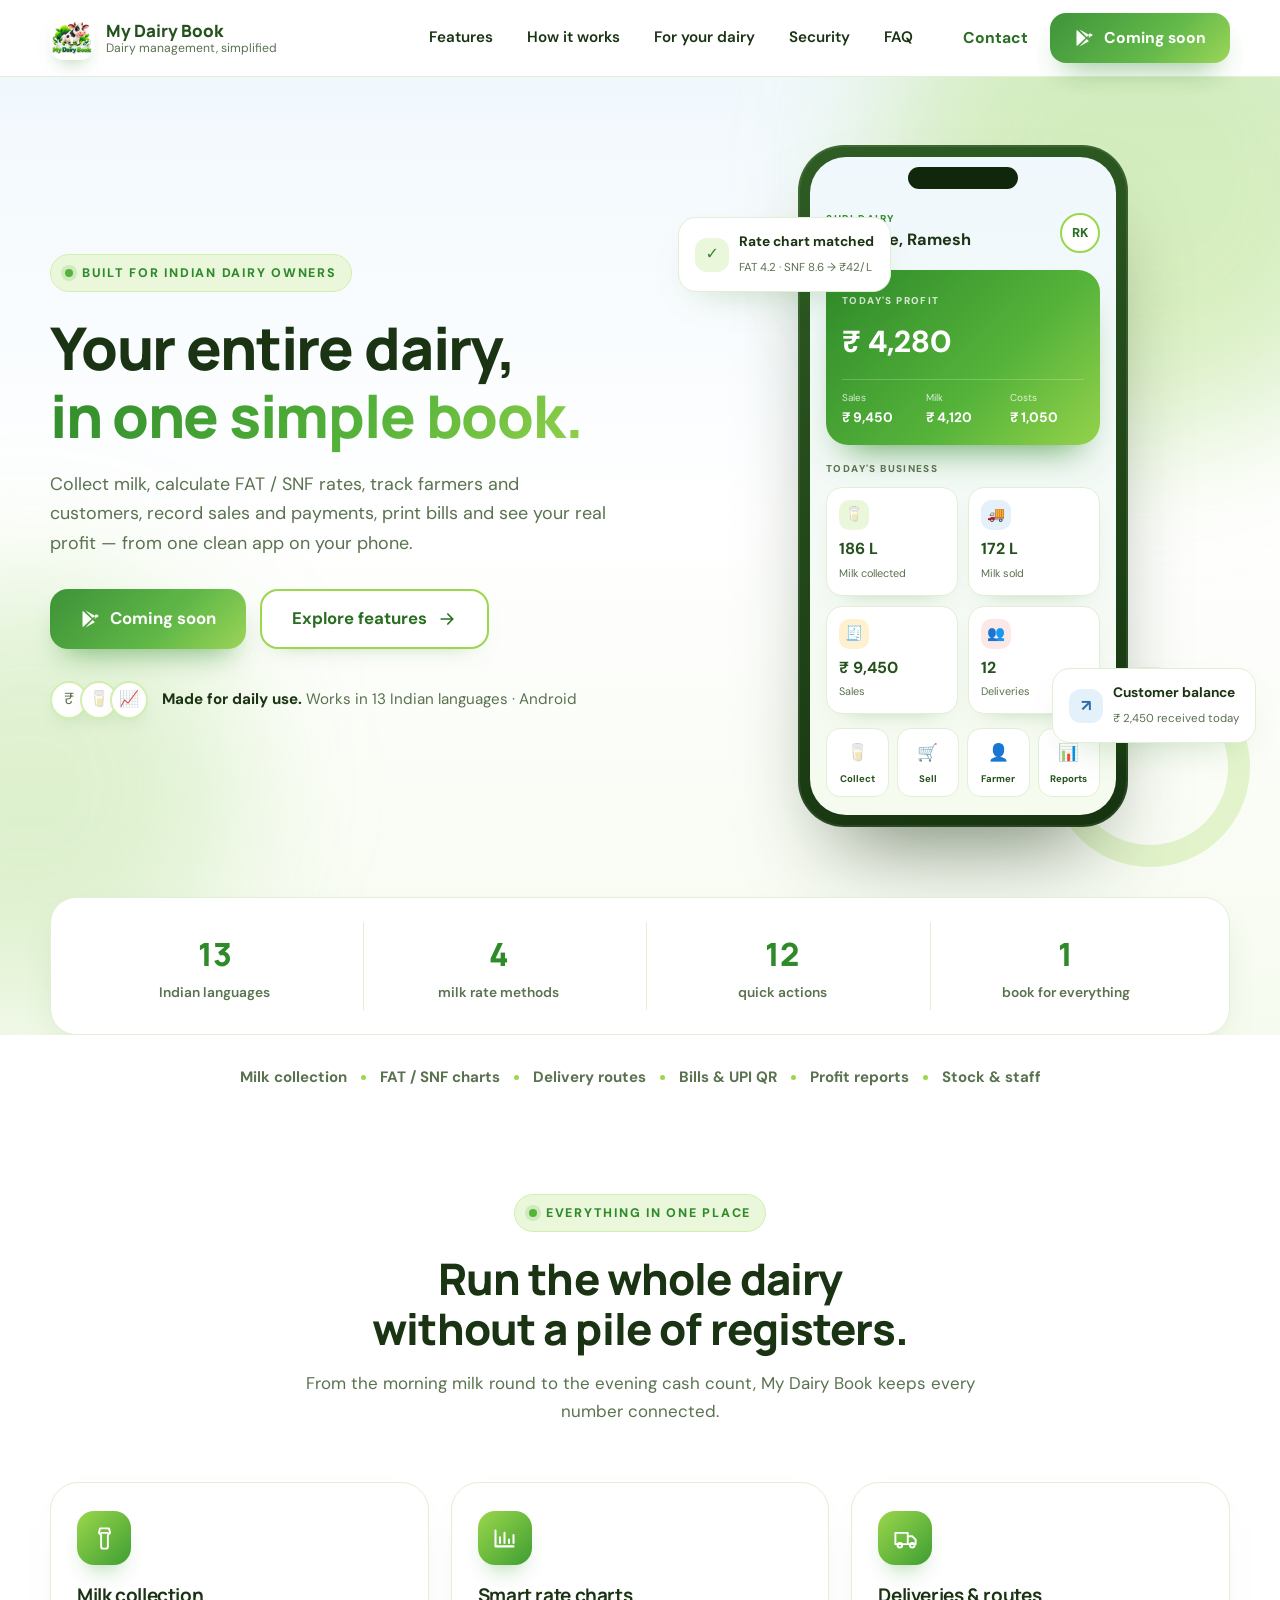
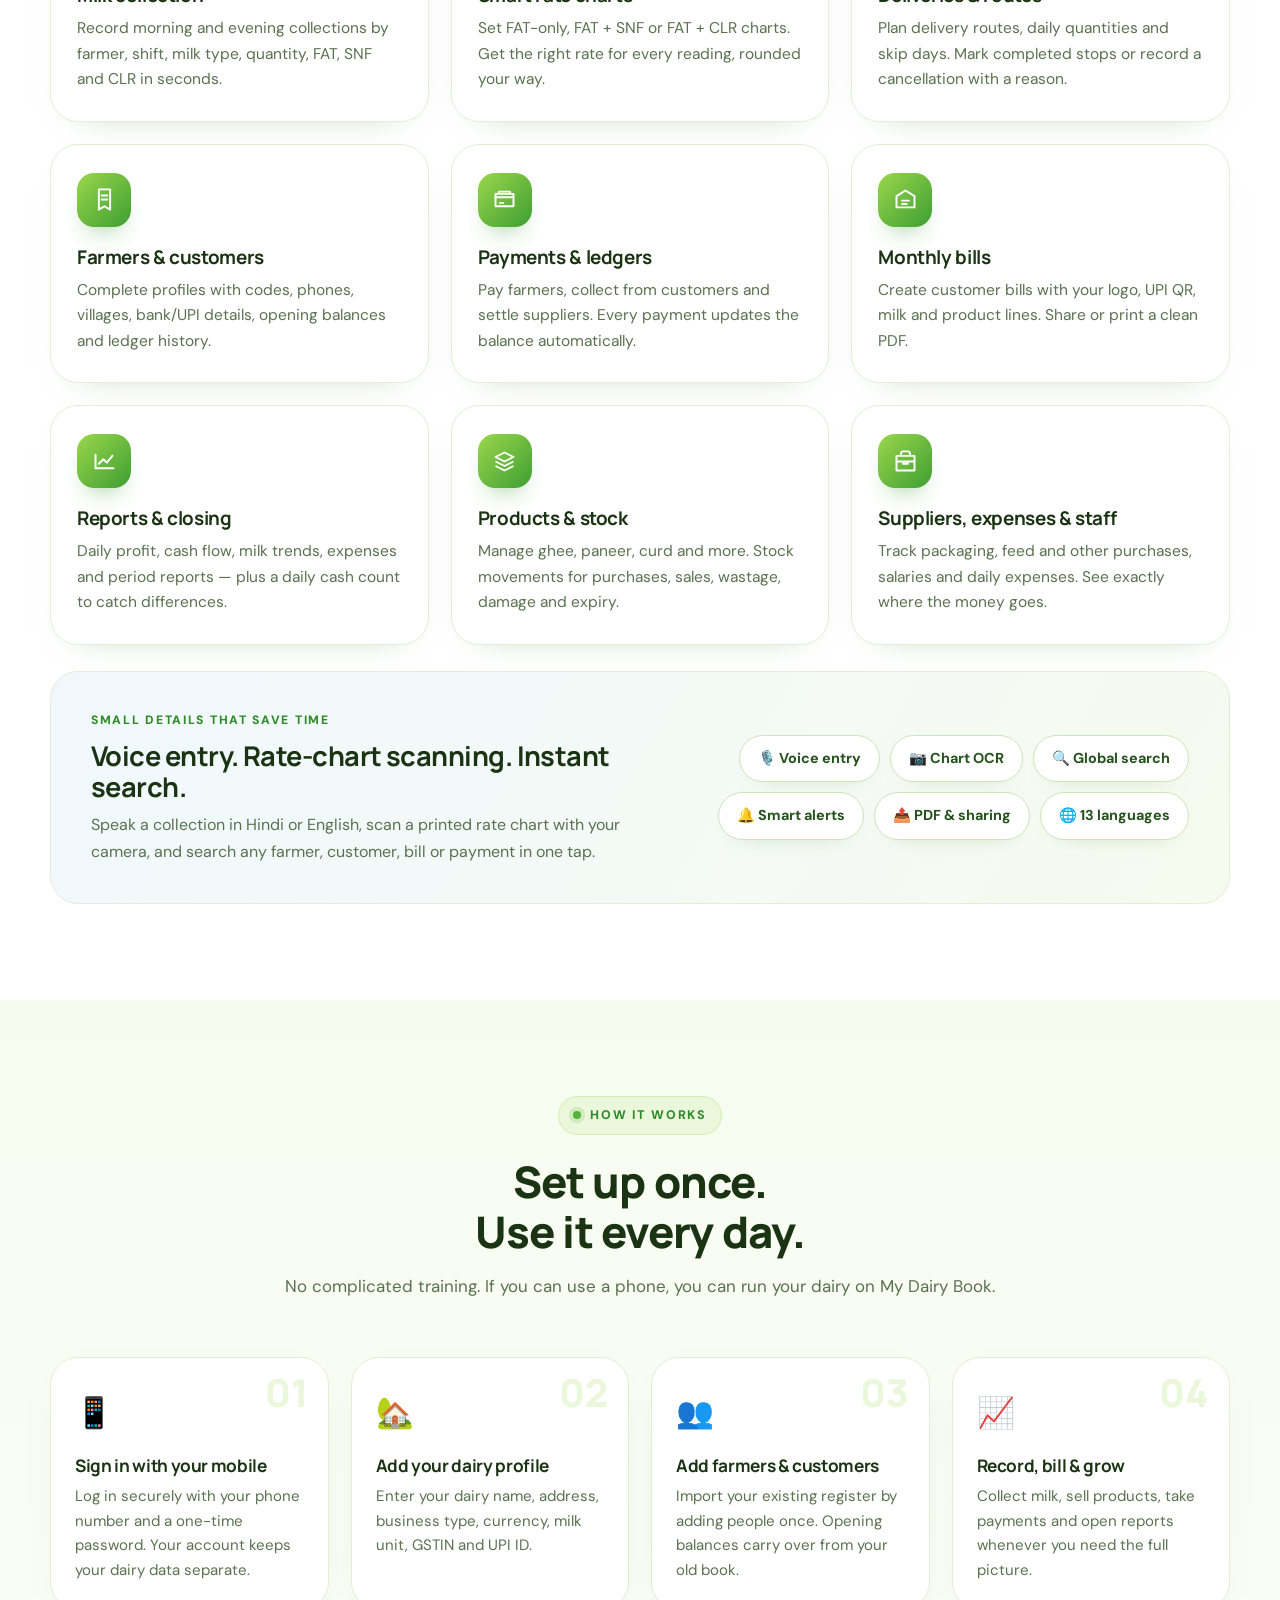
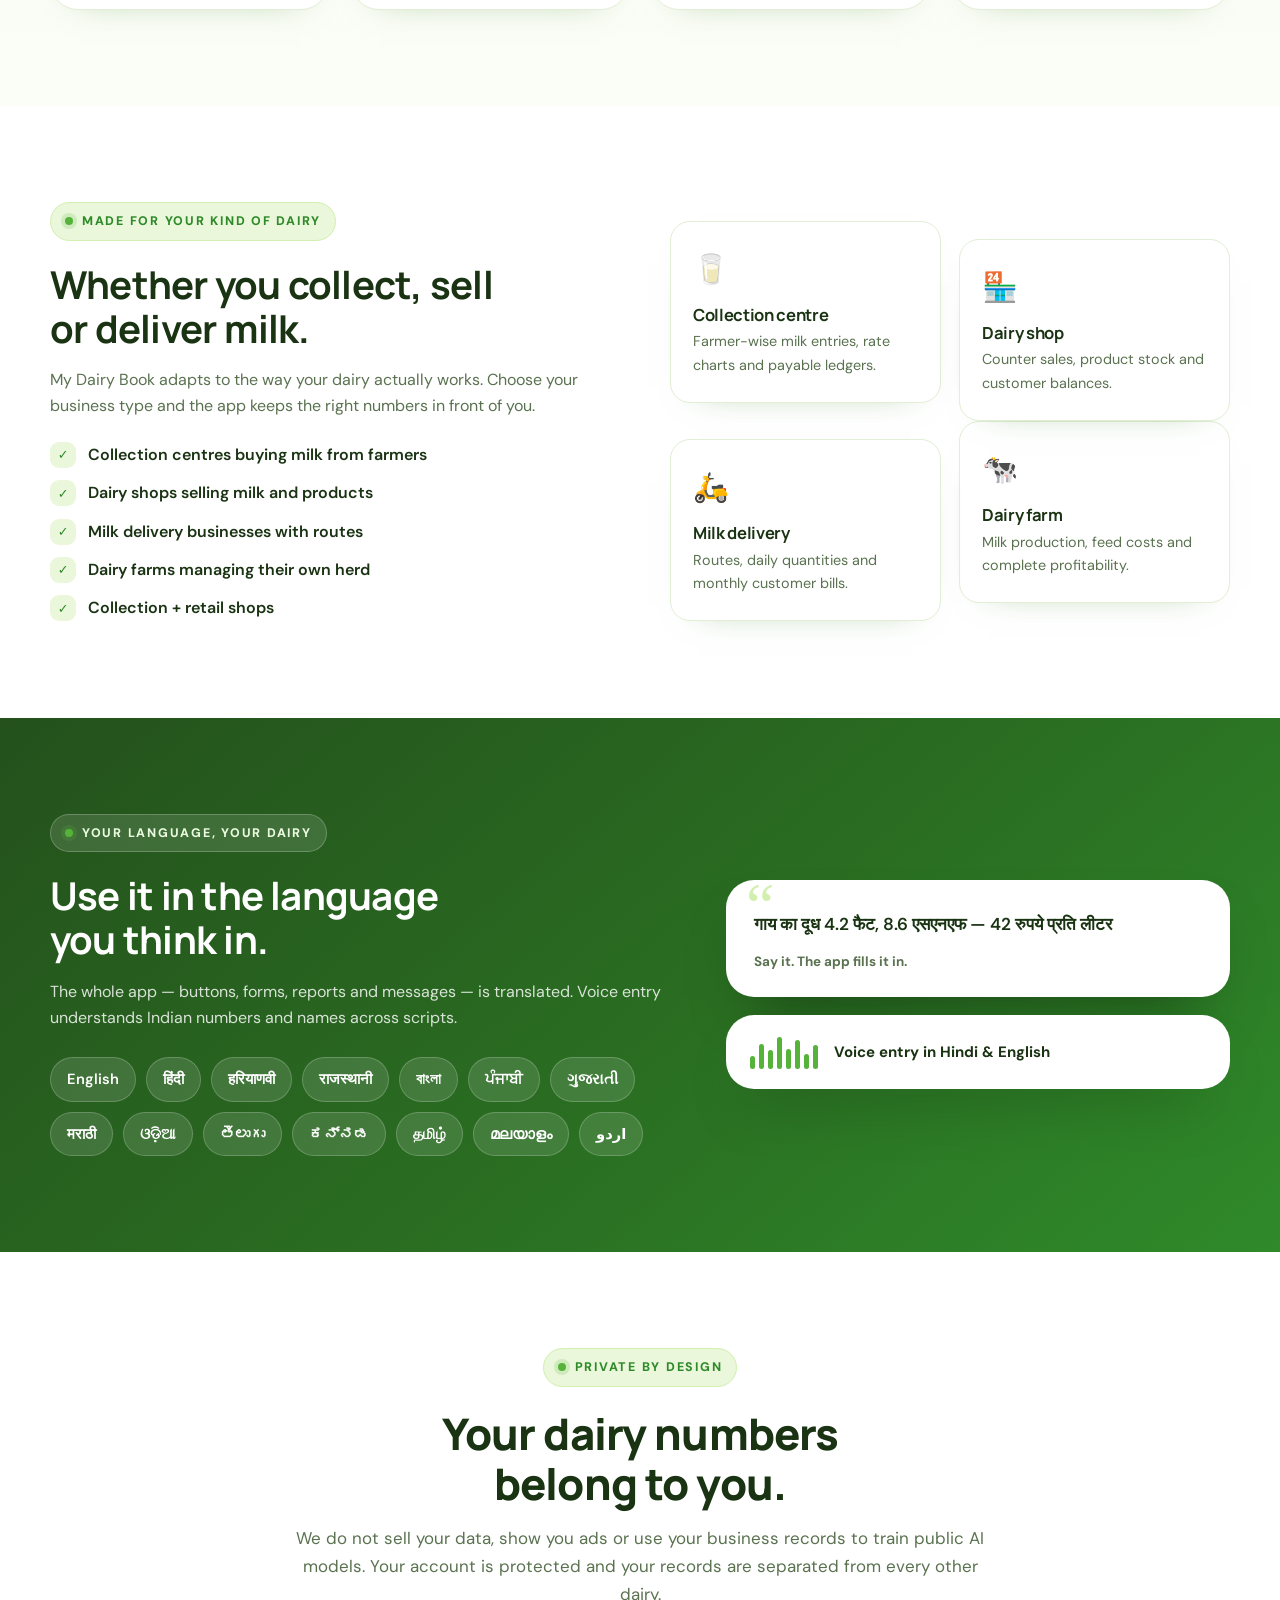
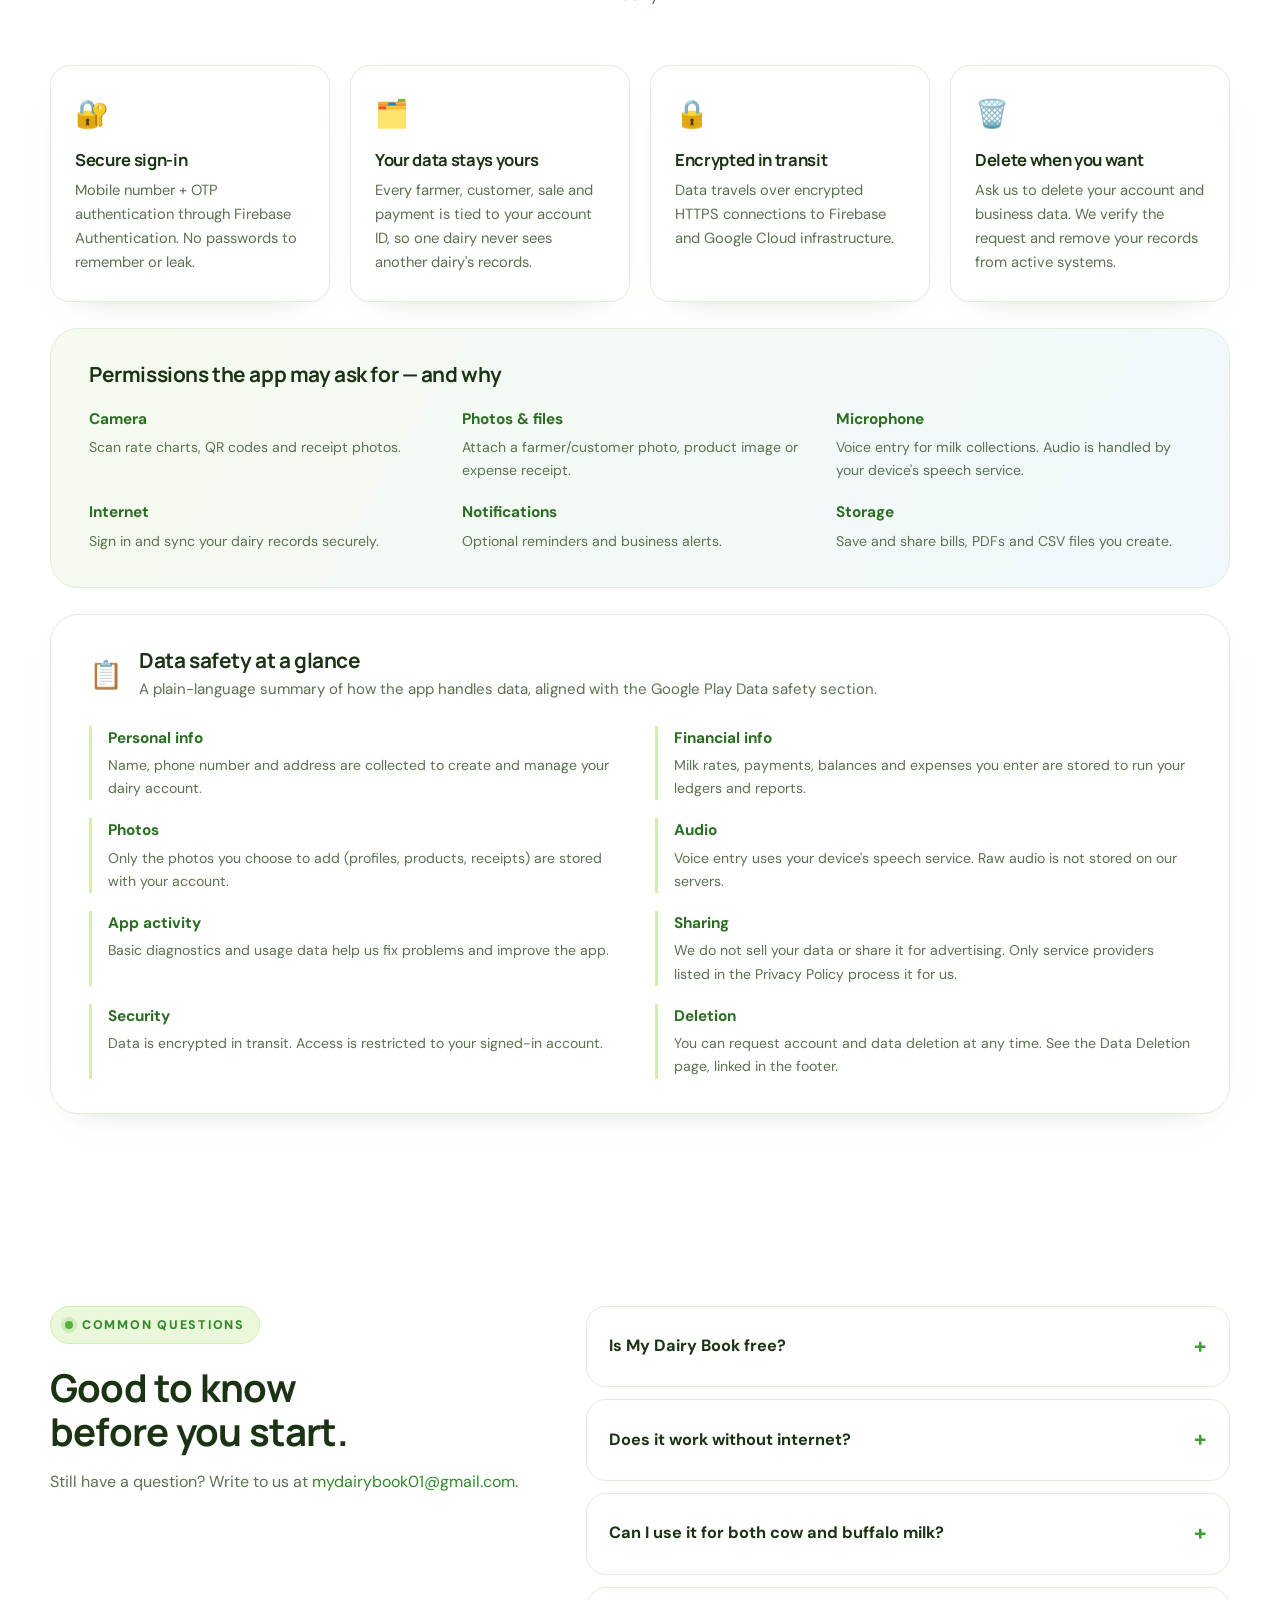
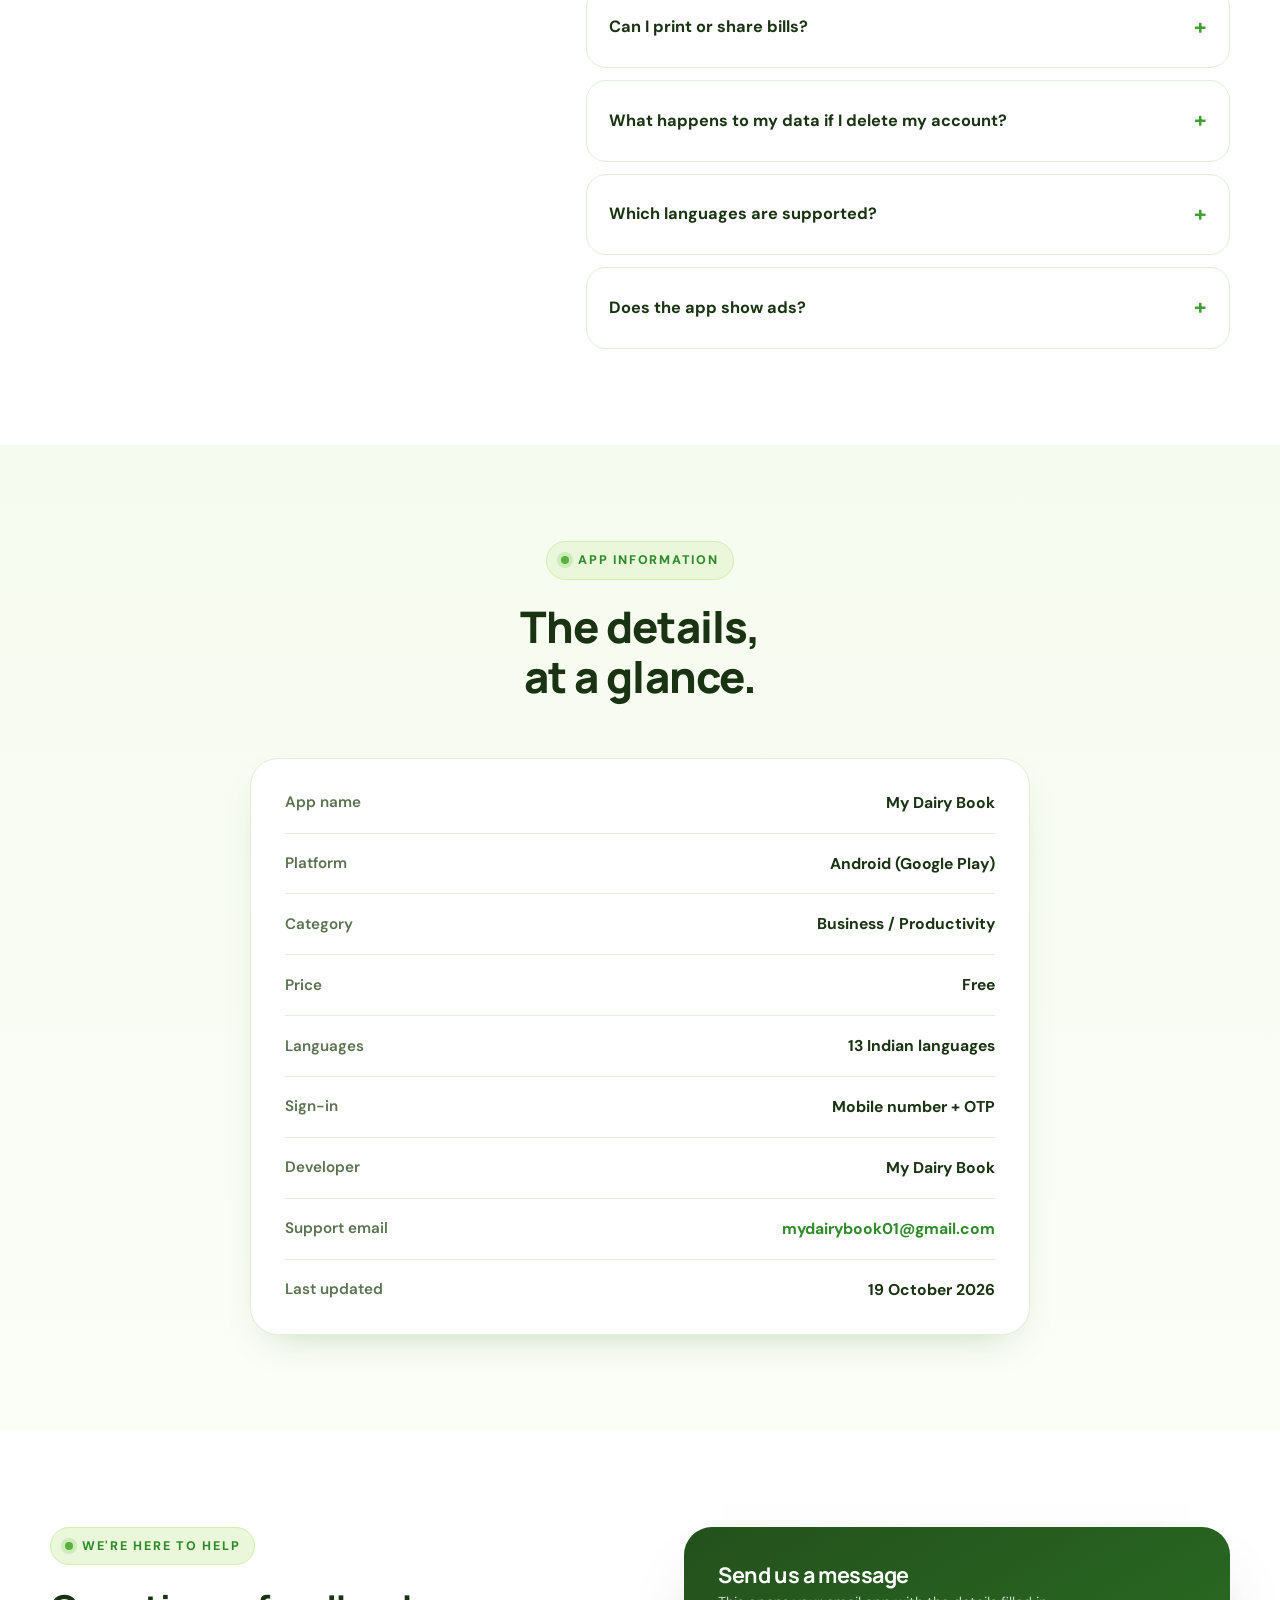
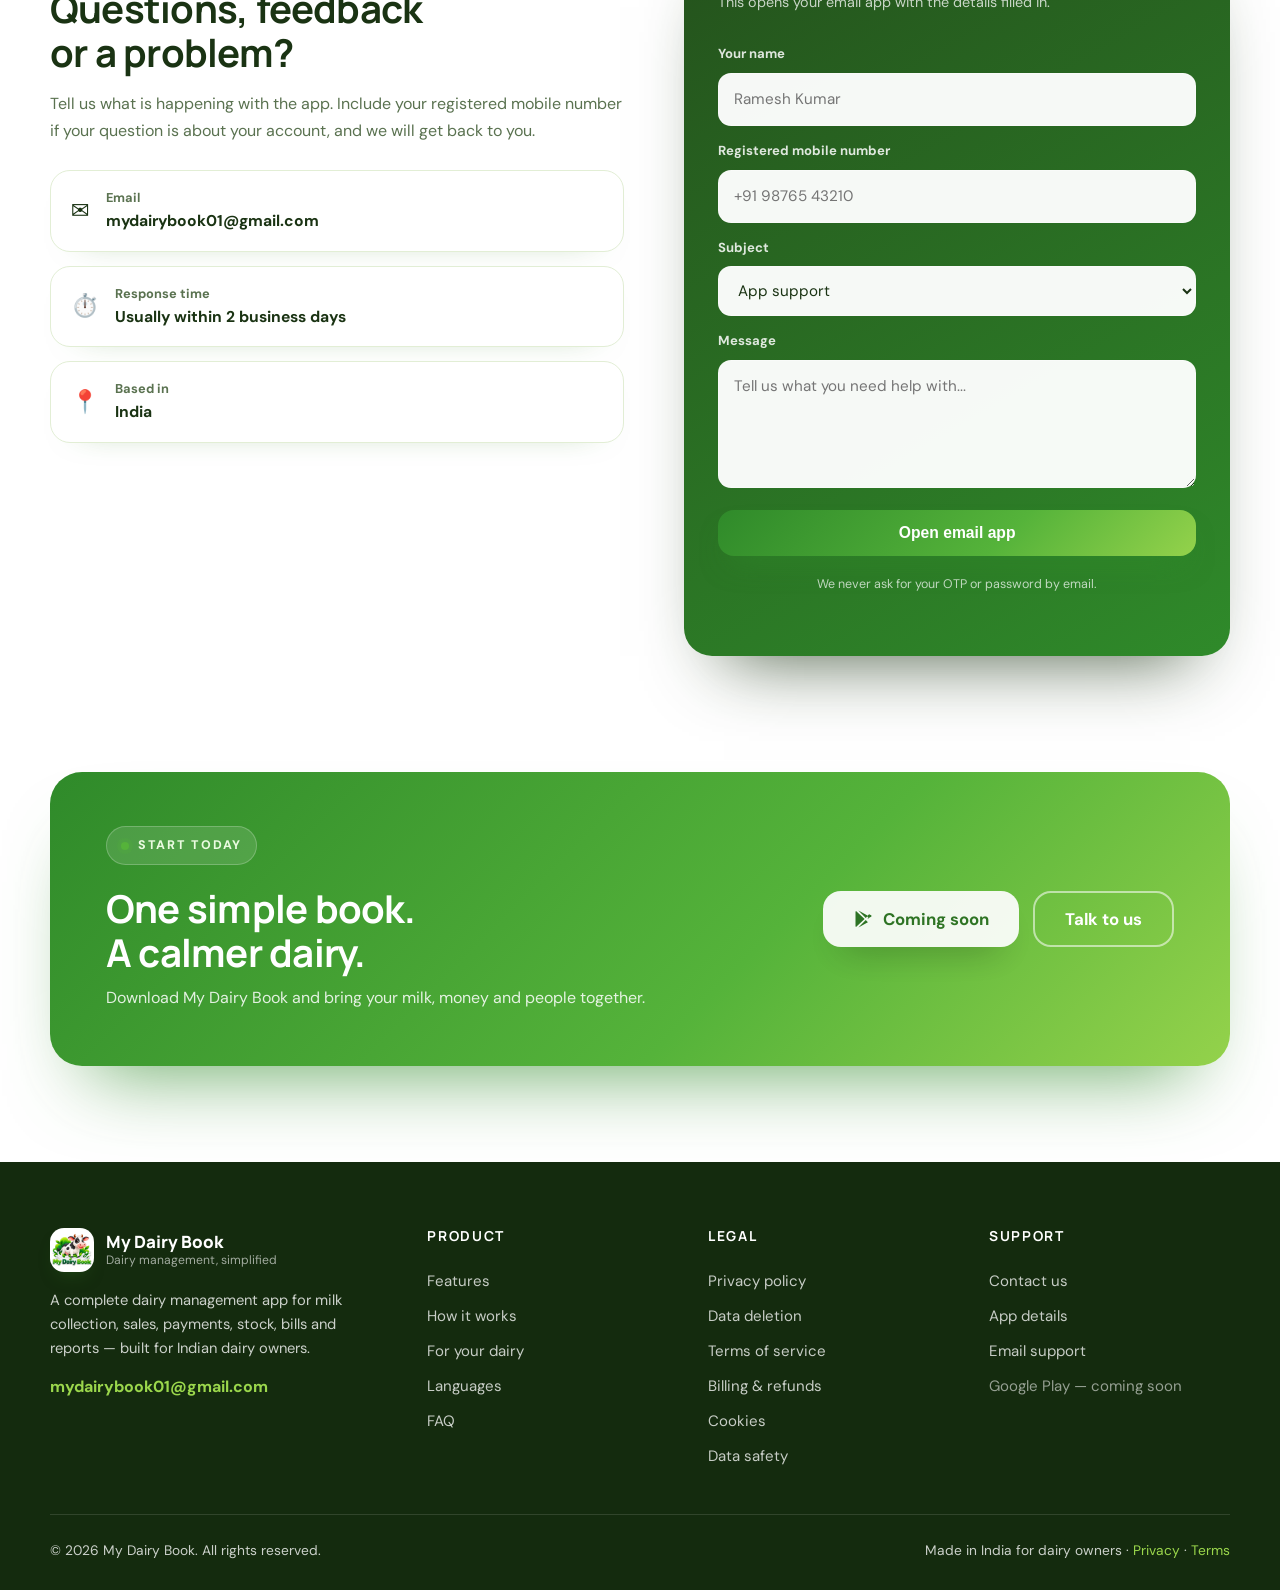
==== index.html @ ce06f439 "Add My Dairy Book marketing website and legal pages" ====
<!DOCTYPE html>
<html lang="en">
<head>
  <meta charset="UTF-8">
  <meta name="viewport" content="width=device-width, initial-scale=1.0">
  <title>My Dairy Book — Simple dairy management for every dairy owner</title>
  <meta name="description" content="My Dairy Book is a complete dairy management app for milk collection, FAT/SNF rate charts, deliveries, sales, payments, bills, stock and reports. Available in 13 Indian languages.">
  <meta name="theme-color" content="#2F8A2A">
  <meta property="og:title" content="My Dairy Book — Your entire dairy, in one simple book">
  <meta property="og:description" content="Collect milk, calculate rates, manage farmers and customers, print bills and understand your profit — all from your phone.">
  <meta property="og:type" content="website">
  <meta property="og:image" content="assets/app_icon.png">
  <link rel="icon" href="assets/app_icon.png">
  <link rel="preconnect" href="https://fonts.googleapis.com">
  <link rel="preconnect" href="https://fonts.gstatic.com" crossorigin>
  <link href="https://fonts.googleapis.com/css2?family=DM+Sans:opsz,wght@9..40,400;9..40,500;9..40,600;9..40,700;9..40,800&family=Manrope:wght@500;600;700;800&display=swap" rel="stylesheet">
  <link rel="stylesheet" href="styles.css">
  <noscript>
    <style>
      .reveal { opacity: 1 !important; transform: none !important; }
    </style>
  </noscript>
</head>
<body>
  <a class="skip-link" href="#main">Skip to content</a>

  <!-- ================= HEADER ================= -->
  <header class="site-header" id="top">
    <div class="container header-inner">
      <a class="brand" href="#top" aria-label="My Dairy Book home">
        <img src="assets/app_icon.png" alt="" class="brand-mark">
        <span class="brand-text">
          <strong>My Dairy Book</strong>
          <span>Dairy management, simplified</span>
        </span>
      </a>

      <nav class="desktop-nav" aria-label="Main navigation">
        <a href="#features">Features</a>
        <a href="#how-it-works">How it works</a>
        <a href="#who-its-for">For your dairy</a>
        <a href="#security">Security</a>
        <a href="#faq">FAQ</a>
      </nav>

      <div class="header-actions">
        <a class="btn btn-ghost desktop-only" href="#contact">Contact</a>
        <span class="btn btn-primary btn-coming-soon">
          <svg viewBox="0 0 24 24" aria-hidden="true" class="btn-icon"><path d="M3.6 2.4 13.9 12 3.6 21.6c-.4-.3-.6-.8-.6-1.3V3.7c0-.5.2-1 .6-1.3Zm11.7 10.9 2.6 2.6-11.4 6.3 8.8-8.9Zm0-2.6L6.5 1.8l11.4 6.3-2.6 2.6Zm1.4 1.3 5-2.7c.7-.4.7-1.4 0-1.8l-2.4-1.3-2.6 2.6 2.6 2.6-2.6.6Z"/></svg>
          Coming soon
        </span>
        <button type="button" class="menu-toggle" aria-label="Open menu" aria-expanded="false" aria-controls="mobile-nav">
          <span></span><span></span><span></span>
        </button>
      </div>
    </div>

    <div class="mobile-nav" id="mobile-nav" hidden>
      <a href="#features">Features</a>
      <a href="#how-it-works">How it works</a>
      <a href="#who-its-for">For your dairy</a>
      <a href="#security">Security</a>
      <a href="#faq">FAQ</a>
      <a href="#contact">Contact</a>
    </div>
  </header>

  <main id="main">
    <!-- ================= HERO ================= -->
    <section class="hero">
      <div class="hero-glow hero-glow-a" aria-hidden="true"></div>
      <div class="hero-glow hero-glow-b" aria-hidden="true"></div>

      <div class="container hero-grid">
        <div class="hero-copy reveal">
          <span class="eyebrow"><span class="eyebrow-dot"></span> Built for Indian dairy owners</span>
          <h1>Your entire dairy,<br><span class="grad-text">in one simple book.</span></h1>
          <p class="hero-lead">
            Collect milk, calculate FAT / SNF rates, track farmers and customers, record sales and payments,
            print bills and see your real profit — from one clean app on your phone.
          </p>

          <div class="hero-actions">
            <span class="btn btn-primary btn-lg btn-coming-soon">
              <svg viewBox="0 0 24 24" aria-hidden="true" class="btn-icon"><path d="M3.6 2.4 13.9 12 3.6 21.6c-.4-.3-.6-.8-.6-1.3V3.7c0-.5.2-1 .6-1.3Zm11.7 10.9 2.6 2.6-11.4 6.3 8.8-8.9Zm0-2.6L6.5 1.8l11.4 6.3-2.6 2.6Zm1.4 1.3 5-2.7c.7-.4.7-1.4 0-1.8l-2.4-1.3-2.6 2.6 2.6 2.6-2.6.6Z"/></svg>
              Coming soon
            </span>
            <a class="btn btn-outline btn-lg" href="#features">
              Explore features
              <svg viewBox="0 0 24 24" aria-hidden="true" class="btn-icon"><path d="M5 12h14M13 6l6 6-6 6" fill="none" stroke="currentColor" stroke-width="2" stroke-linecap="round" stroke-linejoin="round"/></svg>
            </a>
          </div>

          <div class="hero-trust">
            <div class="trust-avatars" aria-hidden="true">
              <span>₹</span><span>🥛</span><span>📈</span>
            </div>
            <p><strong>Made for daily use.</strong> Works in 13 Indian languages · Android</p>
          </div>
        </div>

        <div class="hero-visual reveal">
          <div class="phone-frame">
            <div class="phone-notch" aria-hidden="true"></div>
            <div class="phone-screen">
              <div class="app-topbar">
                <div>
                  <span class="app-overline">SHRI DAIRY</span>
                  <strong>Namaste, Ramesh</strong>
                </div>
                <span class="app-avatar">RK</span>
              </div>
              <div class="profit-card">
                <span class="profit-label">TODAY'S PROFIT</span>
                <strong class="profit-value">₹ 4,280</strong>
                <div class="profit-split">
                  <span><small>Sales</small><b>₹ 9,450</b></span>
                  <span><small>Milk</small><b>₹ 4,120</b></span>
                  <span><small>Costs</small><b>₹ 1,050</b></span>
                </div>
              </div>
              <div class="app-section-title">TODAY'S BUSINESS</div>
              <div class="app-metrics">
                <div class="app-metric"><span class="metric-icon green">🥛</span><b>186 L</b><small>Milk collected</small></div>
                <div class="app-metric"><span class="metric-icon blue">🚚</span><b>172 L</b><small>Milk sold</small></div>
                <div class="app-metric"><span class="metric-icon amber">🧾</span><b>₹ 9,450</b><small>Sales</small></div>
                <div class="app-metric"><span class="metric-icon pink">👥</span><b>12</b><small>Deliveries</small></div>
              </div>
              <div class="app-actions">
                <div><span>🥛</span><small>Collect</small></div>
                <div><span>🛒</span><small>Sell</small></div>
                <div><span>👤</span><small>Farmer</small></div>
                <div><span>📊</span><small>Reports</small></div>
              </div>
            </div>
          </div>
          <div class="float-card float-a">
            <span class="float-icon">✓</span>
            <div><strong>Rate chart matched</strong><small>FAT 4.2 · SNF 8.6 → ₹42/L</small></div>
          </div>
          <div class="float-card float-b">
            <span class="float-icon blue">↗</span>
            <div><strong>Customer balance</strong><small>₹ 2,450 received today</small></div>
          </div>
          <div class="hero-ring" aria-hidden="true"></div>
        </div>
      </div>

      <div class="container stats-strip reveal">
        <div class="stat"><strong>13</strong><span>Indian languages</span></div>
        <div class="stat"><strong>4</strong><span>milk rate methods</span></div>
        <div class="stat"><strong>12</strong><span>quick actions</span></div>
        <div class="stat"><strong>1</strong><span>book for everything</span></div>
      </div>
    </section>

    <!-- ================= TRUST BAR ================= -->
    <section class="logo-strip" aria-label="What My Dairy Book covers">
      <div class="container logo-strip-inner">
        <span>Milk collection</span><i></i>
        <span>FAT / SNF charts</span><i></i>
        <span>Delivery routes</span><i></i>
        <span>Bills &amp; UPI QR</span><i></i>
        <span>Profit reports</span><i></i>
        <span>Stock &amp; staff</span>
      </div>
    </section>

    <!-- ================= FEATURES ================= -->
    <section class="section" id="features">
      <div class="container">
        <div class="section-head reveal">
          <span class="eyebrow"><span class="eyebrow-dot"></span> Everything in one place</span>
          <h2>Run the whole dairy<br>without a pile of registers.</h2>
          <p>From the morning milk round to the evening cash count, My Dairy Book keeps every number connected.</p>
        </div>

        <div class="feature-grid">
          <article class="feature-card reveal">
            <span class="feature-icon">
              <svg viewBox="0 0 24 24" aria-hidden="true"><path d="M8 3h8l1 4-2 2v10a2 2 0 0 1-2 2h-2a2 2 0 0 1-2-2V9L7 7l1-4Z" fill="none" stroke="currentColor" stroke-width="1.7" stroke-linejoin="round"/><path d="M9 7h6" fill="none" stroke="currentColor" stroke-width="1.7" stroke-linecap="round"/></svg>
            </span>
            <h3>Milk collection</h3>
            <p>Record morning and evening collections by farmer, shift, milk type, quantity, FAT, SNF and CLR in seconds.</p>
          </article>

          <article class="feature-card reveal">
            <span class="feature-icon">
              <svg viewBox="0 0 24 24" aria-hidden="true"><path d="M4 19V5M4 19h16M8 16v-5M12 16V7M16 16v-3M20 16V9" fill="none" stroke="currentColor" stroke-width="1.8" stroke-linecap="round"/></svg>
            </span>
            <h3>Smart rate charts</h3>
            <p>Set FAT-only, FAT + SNF or FAT + CLR charts. Get the right rate for every reading, rounded your way.</p>
          </article>

          <article class="feature-card reveal">
            <span class="feature-icon">
              <svg viewBox="0 0 24 24" aria-hidden="true"><path d="M3 7h11v10H3zM14 10h4l3 3v4h-7z" fill="none" stroke="currentColor" stroke-width="1.7" stroke-linejoin="round"/><circle cx="7" cy="18" r="2" fill="none" stroke="currentColor" stroke-width="1.7"/><circle cx="18" cy="18" r="2" fill="none" stroke="currentColor" stroke-width="1.7"/></svg>
            </span>
            <h3>Deliveries &amp; routes</h3>
            <p>Plan delivery routes, daily quantities and skip days. Mark completed stops or record a cancellation with a reason.</p>
          </article>

          <article class="feature-card reveal">
            <span class="feature-icon">
              <svg viewBox="0 0 24 24" aria-hidden="true"><path d="M7 3h10v18l-5-3-5 3V3Z" fill="none" stroke="currentColor" stroke-width="1.7" stroke-linejoin="round"/><path d="M9.5 8.5h5M9.5 12h5" fill="none" stroke="currentColor" stroke-width="1.7" stroke-linecap="round"/></svg>
            </span>
            <h3>Farmers &amp; customers</h3>
            <p>Complete profiles with codes, phones, villages, bank/UPI details, opening balances and ledger history.</p>
          </article>

          <article class="feature-card reveal">
            <span class="feature-icon">
              <svg viewBox="0 0 24 24" aria-hidden="true"><path d="M4 7h16v11H4z" fill="none" stroke="currentColor" stroke-width="1.7" stroke-linejoin="round"/><path d="M4 10h16M8 15h3" fill="none" stroke="currentColor" stroke-width="1.7" stroke-linecap="round"/><path d="M7 7V5h10v2" fill="none" stroke="currentColor" stroke-width="1.7" stroke-linejoin="round"/></svg>
            </span>
            <h3>Payments &amp; ledgers</h3>
            <p>Pay farmers, collect from customers and settle suppliers. Every payment updates the balance automatically.</p>
          </article>

          <article class="feature-card reveal">
            <span class="feature-icon">
              <svg viewBox="0 0 24 24" aria-hidden="true"><path d="M4 19V9l8-5 8 5v10H4Z" fill="none" stroke="currentColor" stroke-width="1.7" stroke-linejoin="round"/><path d="M9 13h6M9 16h4" fill="none" stroke="currentColor" stroke-width="1.7" stroke-linecap="round"/></svg>
            </span>
            <h3>Monthly bills</h3>
            <p>Create customer bills with your logo, UPI QR, milk and product lines. Share or print a clean PDF.</p>
          </article>

          <article class="feature-card reveal">
            <span class="feature-icon">
              <svg viewBox="0 0 24 24" aria-hidden="true"><path d="M4 18V6M4 18h16" fill="none" stroke="currentColor" stroke-width="1.8" stroke-linecap="round"/><path d="m7 14 4-4 3 3 5-6" fill="none" stroke="currentColor" stroke-width="1.8" stroke-linecap="round" stroke-linejoin="round"/></svg>
            </span>
            <h3>Reports &amp; closing</h3>
            <p>Daily profit, cash flow, milk trends, expenses and period reports — plus a daily cash count to catch differences.</p>
          </article>

          <article class="feature-card reveal">
            <span class="feature-icon">
              <svg viewBox="0 0 24 24" aria-hidden="true"><path d="M4 8l8-4 8 4-8 4-8-4Z" fill="none" stroke="currentColor" stroke-width="1.7" stroke-linejoin="round"/><path d="m4 12 8 4 8-4M4 16l8 4 8-4" fill="none" stroke="currentColor" stroke-width="1.7" stroke-linejoin="round"/></svg>
            </span>
            <h3>Products &amp; stock</h3>
            <p>Manage ghee, paneer, curd and more. Stock movements for purchases, sales, wastage, damage and expiry.</p>
          </article>

          <article class="feature-card reveal">
            <span class="feature-icon">
              <svg viewBox="0 0 24 24" aria-hidden="true"><path d="M8 7V5a2 2 0 0 1 2-2h4a2 2 0 0 1 2 2v2M4 7h16v13H4z" fill="none" stroke="currentColor" stroke-width="1.7" stroke-linejoin="round"/><path d="M4 12h16M10 12v2h4v-2" fill="none" stroke="currentColor" stroke-width="1.7" stroke-linecap="round"/></svg>
            </span>
            <h3>Suppliers, expenses &amp; staff</h3>
            <p>Track packaging, feed and other purchases, salaries and daily expenses. See exactly where the money goes.</p>
          </article>
        </div>

        <div class="feature-extra reveal">
          <div class="feature-extra-copy">
            <span class="mini-label">Small details that save time</span>
            <h3>Voice entry. Rate-chart scanning. Instant search.</h3>
            <p>Speak a collection in Hindi or English, scan a printed rate chart with your camera, and search any farmer, customer, bill or payment in one tap.</p>
          </div>
          <div class="chips">
            <span class="chip">🎙️ Voice entry</span>
            <span class="chip">📷 Chart OCR</span>
            <span class="chip">🔍 Global search</span>
            <span class="chip">🔔 Smart alerts</span>
            <span class="chip">📤 PDF &amp; sharing</span>
            <span class="chip">🌐 13 languages</span>
          </div>
        </div>
      </div>
    </section>

    <!-- ================= HOW IT WORKS ================= -->
    <section class="section section-alt" id="how-it-works">
      <div class="container">
        <div class="section-head reveal">
          <span class="eyebrow"><span class="eyebrow-dot"></span> How it works</span>
          <h2>Set up once.<br>Use it every day.</h2>
          <p>No complicated training. If you can use a phone, you can run your dairy on My Dairy Book.</p>
        </div>

        <div class="steps">
          <article class="step reveal">
            <span class="step-number">01</span>
            <div class="step-icon">📱</div>
            <h3>Sign in with your mobile</h3>
            <p>Log in securely with your phone number and a one-time password. Your account keeps your dairy data separate.</p>
          </article>
          <article class="step reveal">
            <span class="step-number">02</span>
            <div class="step-icon">🏡</div>
            <h3>Add your dairy profile</h3>
            <p>Enter your dairy name, address, business type, currency, milk unit, GSTIN and UPI ID.</p>
          </article>
          <article class="step reveal">
            <span class="step-number">03</span>
            <div class="step-icon">👥</div>
            <h3>Add farmers &amp; customers</h3>
            <p>Import your existing register by adding people once. Opening balances carry over from your old book.</p>
          </article>
          <article class="step reveal">
            <span class="step-number">04</span>
            <div class="step-icon">📈</div>
            <h3>Record, bill &amp; grow</h3>
            <p>Collect milk, sell products, take payments and open reports whenever you need the full picture.</p>
          </article>
        </div>
      </div>
    </section>

    <!-- ================= WHO IT'S FOR ================= -->
    <section class="section" id="who-its-for">
      <div class="container split-grid">
        <div class="split-copy reveal">
          <span class="eyebrow"><span class="eyebrow-dot"></span> Made for your kind of dairy</span>
          <h2>Whether you collect, sell<br>or deliver milk.</h2>
          <p>My Dairy Book adapts to the way your dairy actually works. Choose your business type and the app keeps the right numbers in front of you.</p>
          <ul class="check-list">
            <li><span>✓</span> Collection centres buying milk from farmers</li>
            <li><span>✓</span> Dairy shops selling milk and products</li>
            <li><span>✓</span> Milk delivery businesses with routes</li>
            <li><span>✓</span> Dairy farms managing their own herd</li>
            <li><span>✓</span> Collection + retail shops</li>
          </ul>
        </div>

        <div class="audience-grid reveal">
          <div class="audience-card">
            <span>🥛</span>
            <h3>Collection centre</h3>
            <p>Farmer-wise milk entries, rate charts and payable ledgers.</p>
          </div>
          <div class="audience-card">
            <span>🏪</span>
            <h3>Dairy shop</h3>
            <p>Counter sales, product stock and customer balances.</p>
          </div>
          <div class="audience-card">
            <span>🛵</span>
            <h3>Milk delivery</h3>
            <p>Routes, daily quantities and monthly customer bills.</p>
          </div>
          <div class="audience-card">
            <span>🐄</span>
            <h3>Dairy farm</h3>
            <p>Milk production, feed costs and complete profitability.</p>
          </div>
        </div>
      </div>
    </section>

    <!-- ================= LANGUAGES ================= -->
    <section class="section section-dark" id="languages">
      <div class="container languages-grid">
        <div class="reveal">
          <span class="eyebrow eyebrow-light"><span class="eyebrow-dot"></span> Your language, your dairy</span>
          <h2>Use it in the language<br>you think in.</h2>
          <p class="light-text">The whole app — buttons, forms, reports and messages — is translated. Voice entry understands Indian numbers and names across scripts.</p>
          <div class="language-tags">
            <span>English</span><span>हिंदी</span><span>हरियाणवी</span><span>राजस्थानी</span>
            <span>বাংলা</span><span>ਪੰਜਾਬੀ</span><span>ગુજરાતી</span><span>मराठी</span>
            <span>ଓଡ଼ିଆ</span><span>తెలుగు</span><span>ಕನ್ನಡ</span><span>தமிழ்</span>
            <span>മലയാളം</span><span>اردو</span>
          </div>
        </div>

        <div class="language-visual reveal">
          <div class="quote-card">
            <span class="quote-mark">“</span>
            <p>गाय का दूध 4.2 फैट, 8.6 एसएनएफ — 42 रुपये प्रति लीटर</p>
            <span class="quote-caption">Say it. The app fills it in.</span>
          </div>
          <div class="quote-card quote-card-small">
            <div class="voice-bars" aria-hidden="true"><i></i><i></i><i></i><i></i><i></i><i></i><i></i><i></i></div>
            <p>Voice entry in Hindi &amp; English</p>
          </div>
        </div>
      </div>
    </section>

    <!-- ================= SECURITY ================= -->
    <section class="section" id="security">
      <div class="container">
        <div class="section-head reveal">
          <span class="eyebrow"><span class="eyebrow-dot"></span> Private by design</span>
          <h2>Your dairy numbers<br>belong to you.</h2>
          <p>We do not sell your data, show you ads or use your business records to train public AI models. Your account is protected and your records are separated from every other dairy.</p>
        </div>

        <div class="security-grid">
          <article class="security-card reveal">
            <span class="security-icon">🔐</span>
            <h3>Secure sign-in</h3>
            <p>Mobile number + OTP authentication through Firebase Authentication. No passwords to remember or leak.</p>
          </article>
          <article class="security-card reveal">
            <span class="security-icon">🗂️</span>
            <h3>Your data stays yours</h3>
            <p>Every farmer, customer, sale and payment is tied to your account ID, so one dairy never sees another dairy's records.</p>
          </article>
          <article class="security-card reveal">
            <span class="security-icon">🔒</span>
            <h3>Encrypted in transit</h3>
            <p>Data travels over encrypted HTTPS connections to Firebase and Google Cloud infrastructure.</p>
          </article>
          <article class="security-card reveal">
            <span class="security-icon">🗑️</span>
            <h3>Delete when you want</h3>
            <p>Ask us to delete your account and business data. We verify the request and remove your records from active systems.</p>
          </article>
        </div>

        <div class="permissions-card reveal">
          <h3>Permissions the app may ask for — and why</h3>
          <div class="permissions-grid">
            <div><strong>Camera</strong><span>Scan rate charts, QR codes and receipt photos.</span></div>
            <div><strong>Photos &amp; files</strong><span>Attach a farmer/customer photo, product image or expense receipt.</span></div>
            <div><strong>Microphone</strong><span>Voice entry for milk collections. Audio is handled by your device's speech service.</span></div>
            <div><strong>Internet</strong><span>Sign in and sync your dairy records securely.</span></div>
            <div><strong>Notifications</strong><span>Optional reminders and business alerts.</span></div>
            <div><strong>Storage</strong><span>Save and share bills, PDFs and CSV files you create.</span></div>
          </div>
        </div>

        <div class="datasafety-card reveal">
          <div class="datasafety-head">
            <span class="security-icon">📋</span>
            <div>
              <h3>Data safety at a glance</h3>
              <p>A plain-language summary of how the app handles data, aligned with the Google Play Data safety section.</p>
            </div>
          </div>
          <div class="datasafety-grid">
            <div><strong>Personal info</strong><span>Name, phone number and address are collected to create and manage your dairy account.</span></div>
            <div><strong>Financial info</strong><span>Milk rates, payments, balances and expenses you enter are stored to run your ledgers and reports.</span></div>
            <div><strong>Photos</strong><span>Only the photos you choose to add (profiles, products, receipts) are stored with your account.</span></div>
            <div><strong>Audio</strong><span>Voice entry uses your device's speech service. Raw audio is not stored on our servers.</span></div>
            <div><strong>App activity</strong><span>Basic diagnostics and usage data help us fix problems and improve the app.</span></div>
            <div><strong>Sharing</strong><span>We do not sell your data or share it for advertising. Only service providers listed in the Privacy Policy process it for us.</span></div>
            <div><strong>Security</strong><span>Data is encrypted in transit. Access is restricted to your signed-in account.</span></div>
            <div><strong>Deletion</strong><span>You can request account and data deletion at any time. See the Data Deletion page, linked in the footer.</span></div>
          </div>
        </div>
      </div>
    </section>

    <!-- ================= FAQ ================= -->
    <section class="section" id="faq">
      <div class="container faq-grid">
        <div class="reveal">
          <span class="eyebrow"><span class="eyebrow-dot"></span> Common questions</span>
          <h2>Good to know<br>before you start.</h2>
          <p>Still have a question? Write to us at <a href="mailto:mydairybook01@gmail.com">mydairybook01@gmail.com</a>.</p>
        </div>

        <div class="faq-list reveal">
          <details>
            <summary>Is My Dairy Book free?</summary>
            <p>Yes. The app is currently free to download and use. If paid plans are introduced, the price will be shown before you buy.</p>
          </details>
          <details>
            <summary>Does it work without internet?</summary>
            <p>You need an internet connection to sign in and save your records to your account. Some parts of the app keep recent data on your phone, but a connection is recommended for reliable syncing.</p>
          </details>
          <details>
            <summary>Can I use it for both cow and buffalo milk?</summary>
            <p>Yes. You can set separate rates and rate charts for cow and buffalo milk, and choose FAT-only, FAT + SNF or FAT + CLR pricing.</p>
          </details>
          <details>
            <summary>Can I print or share bills?</summary>
            <p>Yes. Create monthly customer bills with your logo and UPI QR, then share or print them as a PDF from your phone.</p>
          </details>
          <details>
            <summary>What happens to my data if I delete my account?</summary>
            <p>Your account and linked business records are removed from active systems. Limited information may be kept where required by law. See the Data Deletion page, linked in the footer.</p>
          </details>
          <details>
            <summary>Which languages are supported?</summary>
            <p>English, Hindi, Haryanvi, Rajasthani/Marwari, Bengali, Punjabi, Gujarati, Marathi, Odia, Telugu, Kannada, Tamil, Malayalam and Urdu.</p>
          </details>
          <details>
            <summary>Does the app show ads?</summary>
            <p>No. My Dairy Book does not show third-party ads, and we do not sell your business data.</p>
          </details>
        </div>
      </div>
    </section>

    <!-- ================= APP DETAILS ================= -->
    <section class="section section-alt" id="app-details">
      <div class="container">
        <div class="section-head reveal">
          <span class="eyebrow"><span class="eyebrow-dot"></span> App information</span>
          <h2>The details,<br>at a glance.</h2>
        </div>

        <div class="details-card reveal">
          <div class="details-row"><span>App name</span><strong>My Dairy Book</strong></div>
          <div class="details-row"><span>Platform</span><strong>Android (Google Play)</strong></div>
          <div class="details-row"><span>Category</span><strong>Business / Productivity</strong></div>
          <div class="details-row"><span>Price</span><strong>Free</strong></div>
          <div class="details-row"><span>Languages</span><strong>13 Indian languages</strong></div>
          <div class="details-row"><span>Sign-in</span><strong>Mobile number + OTP</strong></div>
          <div class="details-row"><span>Developer</span><strong>My Dairy Book</strong></div>
          <div class="details-row"><span>Support email</span><strong><a href="mailto:mydairybook01@gmail.com">mydairybook01@gmail.com</a></strong></div>
          <div class="details-row"><span>Last updated</span><strong>19 October 2026</strong></div>
        </div>
      </div>
    </section>

    <!-- ================= CONTACT ================= -->
    <section class="section" id="contact">
      <div class="container contact-grid">
        <div class="reveal">
          <span class="eyebrow"><span class="eyebrow-dot"></span> We're here to help</span>
          <h2>Questions, feedback<br>or a problem?</h2>
          <p>Tell us what is happening with the app. Include your registered mobile number if your question is about your account, and we will get back to you.</p>
          <div class="contact-methods">
            <a href="mailto:mydairybook01@gmail.com" class="contact-method">
              <span>✉️</span>
              <div><small>Email</small><strong>mydairybook01@gmail.com</strong></div>
            </a>
            <div class="contact-method">
              <span>⏱️</span>
              <div><small>Response time</small><strong>Usually within 2 business days</strong></div>
            </div>
            <div class="contact-method">
              <span>📍</span>
              <div><small>Based in</small><strong>India</strong></div>
            </div>
          </div>
        </div>

        <div class="contact-card reveal">
          <h3>Send us a message</h3>
          <p class="contact-card-sub">This opens your email app with the details filled in.</p>
          <form id="contact-form" class="contact-form" action="mailto:mydairybook01@gmail.com" method="post" enctype="text/plain">
            <label for="name">Your name</label>
            <input id="name" name="name" type="text" placeholder="Ramesh Kumar" required>

            <label for="phone">Registered mobile number</label>
            <input id="phone" name="phone" type="tel" placeholder="+91 98765 43210">

            <label for="subject">Subject</label>
            <select id="subject" name="subject">
              <option>App support</option>
              <option>Privacy question</option>
              <option>Delete my account</option>
              <option>Billing question</option>
              <option>Feedback or suggestion</option>
            </select>

            <label for="message">Message</label>
            <textarea id="message" name="message" rows="4" placeholder="Tell us what you need help with..." required></textarea>

            <button type="submit" class="btn btn-primary btn-block">Open email app</button>
            <p class="form-note">We never ask for your OTP or password by email.</p>
          </form>
        </div>
      </div>
    </section>

    <!-- ================= FINAL CTA ================= -->
    <section class="final-cta">
      <div class="container final-cta-inner reveal">
        <div>
          <span class="eyebrow eyebrow-light"><span class="eyebrow-dot"></span> Start today</span>
          <h2>One simple book.<br>A calmer dairy.</h2>
          <p>Download My Dairy Book and bring your milk, money and people together.</p>
        </div>
        <div class="final-cta-actions">
          <span class="btn btn-white btn-lg btn-coming-soon">
            <svg viewBox="0 0 24 24" aria-hidden="true" class="btn-icon"><path d="M3.6 2.4 13.9 12 3.6 21.6c-.4-.3-.6-.8-.6-1.3V3.7c0-.5.2-1 .6-1.3Zm11.7 10.9 2.6 2.6-11.4 6.3 8.8-8.9Zm0-2.6L6.5 1.8l11.4 6.3-2.6 2.6Zm1.4 1.3 5-2.7c.7-.4.7-1.4 0-1.8l-2.4-1.3-2.6 2.6 2.6 2.6-2.6.6Z"/></svg>
            Coming soon
          </span>
          <a class="btn btn-outline-light btn-lg" href="mailto:mydairybook01@gmail.com">Talk to us</a>
        </div>
      </div>
    </section>
  </main>

  <!-- ================= FOOTER ================= -->
  <footer class="site-footer">
    <div class="container footer-grid">
      <div class="footer-brand">
        <a class="brand" href="#top">
          <img src="assets/app_icon.png" alt="" class="brand-mark">
          <span class="brand-text"><strong>My Dairy Book</strong><span>Dairy management, simplified</span></span>
        </a>
        <p>A complete dairy management app for milk collection, sales, payments, stock, bills and reports — built for Indian dairy owners.</p>
        <a class="footer-email" href="mailto:mydairybook01@gmail.com">mydairybook01@gmail.com</a>
      </div>

      <div class="footer-col">
        <h4>Product</h4>
        <a href="#features">Features</a>
        <a href="#how-it-works">How it works</a>
        <a href="#who-its-for">For your dairy</a>
        <a href="#languages">Languages</a>
        <a href="#faq">FAQ</a>
      </div>

      <div class="footer-col">
        <h4>Legal</h4>
        <a href="privacy-policy.html">Privacy policy</a>
        <a href="data-deletion.html">Data deletion</a>
        <a href="terms-of-service.html">Terms of service</a>
        <a href="billing-refunds.html">Billing &amp; refunds</a>
        <a href="cookies.html">Cookies</a>
        <a href="#security">Data safety</a>
      </div>

      <div class="footer-col">
        <h4>Support</h4>
        <a href="#contact">Contact us</a>
        <a href="#app-details">App details</a>
        <a href="mailto:mydairybook01@gmail.com">Email support</a>
        <span class="footer-coming-soon">Google Play — coming soon</span>
      </div>
    </div>

    <div class="container footer-bottom">
      <p>© 2026 My Dairy Book. All rights reserved.</p>
      <p>Made in India for dairy owners · <a href="privacy-policy.html">Privacy</a> · <a href="terms-of-service.html">Terms</a></p>
    </div>
  </footer>

  <button type="button" id="back-to-top" class="back-to-top" aria-label="Back to top" hidden>↑</button>

  <script src="script.js"></script>
</body>
</html>
---- styles.css ----
/* ==========================================================================
   My Dairy Book — one-page website
   Brand palette taken from the app (lib/app/theme.dart)
   ========================================================================== */

:root {
  --g900: #24511c;
  --g800: #2a6e22;
  --g700: #2f8a2a;
  --g600: #3e9e32;
  --g500: #55b33a;
  --g400: #7cc844;
  --g300: #9bd74c;
  --g200: #d2efb0;
  --g100: #eaf7da;
  --g50: #f6fbef;

  --ink: #1a3313;
  --muted: #5a7250;
  --error: #d93a3a;

  --sky: #f1f8fd;
  --line: #e2eed5;
  --field-line: #cfe3bc;

  --white: #ffffff;
  --radius-sm: 14px;
  --radius: 20px;
  --radius-lg: 28px;

  --shadow-soft: 0 22px 45px -20px rgba(47, 125, 30, 0.25);
  --shadow-card: 0 16px 40px -22px rgba(47, 125, 30, 0.35);
  --grad: linear-gradient(135deg, var(--g700) 0%, var(--g500) 60%, #94d24b 100%);
  --grad-soft: linear-gradient(135deg, var(--g300), var(--g600));
  --container: 1180px;
}

* { margin: 0; padding: 0; box-sizing: border-box; }

html { scroll-behavior: smooth; scroll-padding-top: 92px; }

body {
  font-family: "DM Sans", system-ui, -apple-system, "Segoe UI", sans-serif;
  color: var(--ink);
  background: var(--white);
  line-height: 1.65;
  -webkit-font-smoothing: antialiased;
  overflow-x: hidden;
}

img { max-width: 100%; display: block; }
a { color: var(--g700); text-decoration: none; }
a:hover { text-decoration: underline; }
h1, h2, h3, h4 { font-family: "Manrope", "DM Sans", sans-serif; line-height: 1.15; letter-spacing: -0.02em; color: var(--ink); }

.container { width: min(var(--container), 100% - 48px); margin-inline: auto; }

.skip-link {
  position: absolute; left: -999px; top: 0; z-index: 999;
  background: var(--g700); color: #fff; padding: 10px 16px; border-radius: 0 0 12px 0;
}
.skip-link:focus { left: 0; }

/* ============ Buttons ============ */
.btn {
  display: inline-flex; align-items: center; justify-content: center; gap: 10px;
  font-weight: 700; font-size: 0.98rem; line-height: 1;
  padding: 15px 24px; border-radius: 16px; border: 0; cursor: pointer;
  transition: transform 0.2s ease, box-shadow 0.2s ease, background 0.2s ease;
  white-space: nowrap;
}
.btn:hover { text-decoration: none; transform: translateY(-2px); }
.btn:active { transform: translateY(0); }
.btn-coming-soon { cursor: default; opacity: 0.92; }
.btn-coming-soon:hover, .btn-coming-soon:active { transform: none; }
.btn-icon { width: 20px; height: 20px; fill: currentColor; flex: none; }
.btn-lg { padding: 18px 30px; font-size: 1.05rem; border-radius: 18px; }
.btn-block { width: 100%; }

.btn-primary {
  color: #fff; background: var(--grad);
  box-shadow: 0 16px 30px -14px rgba(47, 138, 42, 0.7);
}
.btn-primary:hover { box-shadow: 0 20px 38px -14px rgba(47, 138, 42, 0.85); }

.btn-outline {
  color: var(--g800); background: #fff; border: 2px solid var(--g300);
  box-shadow: 0 10px 24px -18px rgba(47, 125, 30, 0.5);
}
.btn-outline:hover { border-color: var(--g500); }

.btn-ghost { color: var(--g800); background: transparent; padding-inline: 14px; }
.btn-ghost:hover { background: var(--g100); }

.btn-white { color: var(--g800); background: #fff; box-shadow: 0 18px 36px -20px rgba(0, 0, 0, 0.45); }
.btn-outline-light { color: #fff; border: 2px solid rgba(255, 255, 255, 0.55); background: transparent; }
.btn-outline-light:hover { background: rgba(255, 255, 255, 0.12); }

/* ============ Header ============ */
.site-header {
  position: sticky; top: 0; z-index: 60;
  background: rgba(255, 255, 255, 0.86);
  backdrop-filter: blur(16px);
  -webkit-backdrop-filter: blur(16px);
  border-bottom: 1px solid rgba(226, 238, 213, 0.9);
}
.header-inner { display: flex; align-items: center; gap: 22px; height: 76px; }

.brand { display: inline-flex; align-items: center; gap: 12px; }
.brand:hover { text-decoration: none; }
.brand-mark { width: 44px; height: 44px; border-radius: 14px; box-shadow: 0 10px 20px -12px rgba(47, 125, 30, 0.65); }
.brand-text { display: flex; flex-direction: column; line-height: 1.2; }
.brand-text strong { font-family: "Manrope", sans-serif; font-size: 1.06rem; font-weight: 800; color: var(--g900); }
.brand-text span { font-size: 0.76rem; color: var(--muted); }

.desktop-nav { display: flex; gap: 6px; margin-left: auto; }
.desktop-nav a {
  color: var(--ink); font-weight: 600; font-size: 0.95rem;
  padding: 10px 14px; border-radius: 12px; transition: background 0.2s ease, color 0.2s ease;
}
.desktop-nav a:hover { background: var(--g100); color: var(--g800); text-decoration: none; }
.header-actions { display: flex; align-items: center; gap: 8px; }

.menu-toggle {
  display: none; flex-direction: column; justify-content: center; gap: 5px;
  width: 44px; height: 44px; border-radius: 12px; border: 1.5px solid var(--field-line);
  background: #fff; cursor: pointer; padding: 0 11px;
}
.menu-toggle span { display: block; height: 2px; background: var(--g800); border-radius: 2px; transition: transform 0.25s ease, opacity 0.25s ease; }
.menu-toggle[aria-expanded="true"] span:nth-child(1) { transform: translateY(7px) rotate(45deg); }
.menu-toggle[aria-expanded="true"] span:nth-child(2) { opacity: 0; }
.menu-toggle[aria-expanded="true"] span:nth-child(3) { transform: translateY(-7px) rotate(-45deg); }

.mobile-nav {
  display: none; flex-direction: column; gap: 2px;
  padding: 12px 24px 20px; border-top: 1px solid var(--line); background: #fff;
}
.mobile-nav a { padding: 12px 8px; font-weight: 600; color: var(--ink); border-radius: 10px; }
.mobile-nav a:hover { background: var(--g50); text-decoration: none; color: var(--g800); }

/* ============ Hero ============ */
.hero {
  position: relative; overflow: hidden;
  background: linear-gradient(180deg, var(--sky) 0%, var(--white) 46%, var(--g50) 100%);
  padding: 68px 0 0;
}
.hero-glow { position: absolute; border-radius: 50%; filter: blur(70px); pointer-events: none; }
.hero-glow-a { width: 520px; height: 520px; background: rgba(155, 215, 76, 0.35); top: -160px; right: -120px; }
.hero-glow-b { width: 420px; height: 420px; background: rgba(124, 200, 68, 0.22); bottom: 40px; left: -180px; }

.hero-grid {
  position: relative; display: grid; grid-template-columns: 1.05fr 0.95fr;
  gap: 56px; align-items: center; padding-bottom: 26px;
}
.hero-copy { max-width: 620px; }

.eyebrow {
  display: inline-flex; align-items: center; gap: 9px;
  font-size: 0.78rem; font-weight: 800; letter-spacing: 0.14em; text-transform: uppercase;
  color: var(--g700); background: var(--g100); border: 1px solid var(--g200);
  padding: 8px 14px; border-radius: 999px; margin-bottom: 22px;
}
.eyebrow-dot { width: 8px; height: 8px; border-radius: 50%; background: var(--g500); box-shadow: 0 0 0 4px rgba(85, 179, 58, 0.18); }
.eyebrow-light { color: #eafbe0; background: rgba(255, 255, 255, 0.12); border-color: rgba(255, 255, 255, 0.22); }

.hero h1 { font-size: clamp(2.5rem, 4.6vw, 3.9rem); font-weight: 800; margin-bottom: 20px; }
.grad-text { background: var(--grad); -webkit-background-clip: text; background-clip: text; color: transparent; }
.hero-lead { font-size: 1.12rem; color: var(--muted); max-width: 560px; margin-bottom: 30px; }
.hero-actions { display: flex; flex-wrap: wrap; gap: 14px; margin-bottom: 32px; }

.hero-trust { display: flex; align-items: center; gap: 14px; color: var(--muted); font-size: 0.95rem; }
.hero-trust strong { color: var(--ink); }
.trust-avatars { display: flex; }
.trust-avatars span {
  width: 38px; height: 38px; border-radius: 50%; display: grid; place-items: center;
  background: #fff; border: 2px solid var(--g200); font-size: 1rem; margin-left: -8px;
  box-shadow: 0 8px 18px -12px rgba(47, 125, 30, 0.5);
}
.trust-avatars span:first-child { margin-left: 0; }

/* Phone mockup */
.hero-visual { position: relative; display: flex; justify-content: center; }
.phone-frame {
  position: relative; width: 330px; border-radius: 46px; padding: 12px;
  background: linear-gradient(160deg, #2f5d24, #16330f);
  box-shadow: 0 50px 90px -40px rgba(26, 51, 19, 0.65), inset 0 0 0 2px rgba(255, 255, 255, 0.08);
}
.phone-notch {
  position: absolute; top: 22px; left: 50%; transform: translateX(-50%);
  width: 110px; height: 22px; border-radius: 999px; background: #10270c; z-index: 2;
}
.phone-screen {
  border-radius: 36px; background: linear-gradient(180deg, var(--sky), var(--g50));
  padding: 54px 16px 18px; min-height: 560px; overflow: hidden;
}
.app-topbar { display: flex; align-items: center; justify-content: space-between; margin-bottom: 16px; }
.app-overline { display: block; font-size: 0.62rem; letter-spacing: 0.16em; font-weight: 800; color: var(--g700); }
.app-topbar strong { font-size: 1.02rem; color: var(--ink); }
.app-avatar {
  width: 40px; height: 40px; border-radius: 50%; display: grid; place-items: center;
  background: #fff; border: 2px solid var(--g300); color: var(--g800); font-weight: 800; font-size: 0.8rem;
}
.profit-card {
  background: var(--grad); border-radius: 22px; padding: 16px;
  color: #fff; box-shadow: 0 22px 36px -20px rgba(47, 138, 42, 0.8);
}
.profit-label { font-size: 0.62rem; letter-spacing: 0.14em; font-weight: 800; opacity: 0.8; }
.profit-value { display: block; font-size: 1.9rem; font-weight: 800; margin: 4px 0 12px; }
.profit-split { display: flex; gap: 10px; border-top: 1px solid rgba(255, 255, 255, 0.22); padding-top: 10px; }
.profit-split span { flex: 1; display: flex; flex-direction: column; }
.profit-split small { font-size: 0.62rem; opacity: 0.78; }
.profit-split b { font-size: 0.86rem; }

.app-section-title { font-size: 0.62rem; letter-spacing: 0.14em; font-weight: 800; color: var(--muted); margin: 16px 0 10px; }
.app-metrics { display: grid; grid-template-columns: 1fr 1fr; gap: 10px; }
.app-metric {
  background: #fff; border: 1px solid var(--line); border-radius: 16px; padding: 12px;
  display: flex; flex-direction: column; gap: 2px;
  box-shadow: 0 12px 24px -20px rgba(47, 125, 30, 0.5);
}
.app-metric b { font-size: 1rem; color: var(--g900); }
.app-metric small { font-size: 0.68rem; color: var(--muted); }
.metric-icon { width: 30px; height: 30px; border-radius: 10px; display: grid; place-items: center; font-size: 0.9rem; margin-bottom: 4px; }
.metric-icon.green { background: var(--g100); }
.metric-icon.blue { background: #e4f1fb; }
.metric-icon.amber { background: #fff1cf; }
.metric-icon.pink { background: #fde8e8; }

.app-actions { display: grid; grid-template-columns: repeat(4, 1fr); gap: 8px; margin-top: 14px; }
.app-actions div {
  background: #fff; border: 1px solid var(--line); border-radius: 14px; padding: 10px 4px;
  display: flex; flex-direction: column; align-items: center; gap: 4px; font-size: 1.05rem;
}
.app-actions small { font-size: 0.6rem; color: var(--g900); font-weight: 700; }

.float-card {
  position: absolute; display: flex; align-items: center; gap: 10px;
  background: #fff; border: 1px solid var(--line); border-radius: 18px; padding: 12px 16px;
  box-shadow: var(--shadow-card); animation: floaty 5s ease-in-out infinite;
}
.float-card strong { display: block; font-size: 0.86rem; color: var(--ink); }
.float-card small { font-size: 0.72rem; color: var(--muted); }
.float-icon {
  width: 34px; height: 34px; border-radius: 12px; display: grid; place-items: center;
  background: var(--g100); color: var(--g700); font-weight: 800; flex: none;
}
.float-icon.blue { background: #e4f1fb; color: #2f6fa8; }
.float-a { top: 72px; left: -18px; }
.float-b { bottom: 84px; right: -26px; animation-delay: 1.6s; }
.hero-ring {
  position: absolute; inset: auto -20px -40px auto; width: 200px; height: 200px;
  border: 22px solid rgba(155, 215, 76, 0.25); border-radius: 50%; z-index: -1;
}

@keyframes floaty {
  0%, 100% { transform: translateY(0); }
  50% { transform: translateY(-10px); }
}

/* Stats strip */
.stats-strip {
  position: relative; display: grid; grid-template-columns: repeat(4, 1fr); gap: 12px;
  background: #fff; border: 1px solid var(--line); border-radius: 26px;
  padding: 24px 28px; margin-top: 44px;
  box-shadow: var(--shadow-card);
}
.stat { display: flex; flex-direction: column; align-items: center; text-align: center; padding: 6px 10px; }
.stat + .stat { border-left: 1px solid var(--line); }
.stat strong { font-family: "Manrope", sans-serif; font-size: 2rem; font-weight: 800; color: var(--g700); }
.stat span { font-size: 0.86rem; color: var(--muted); font-weight: 600; }

/* ============ Logo strip ============ */
.logo-strip { padding: 30px 0 8px; }
.logo-strip-inner {
  display: flex; flex-wrap: wrap; align-items: center; justify-content: center; gap: 14px;
  color: var(--muted); font-weight: 700; font-size: 0.94rem;
}
.logo-strip-inner i { width: 5px; height: 5px; border-radius: 50%; background: var(--g300); }

/* ============ Sections ============ */
.section { padding: 96px 0; }
.section-alt { background: linear-gradient(180deg, var(--g50), #fbfdf7); }
.section-dark { background: linear-gradient(140deg, var(--g900), var(--g800) 55%, var(--g700)); color: #fff; }

.section-head { max-width: 720px; margin: 0 auto 56px; text-align: center; }
.section-head h2 { font-size: clamp(2rem, 3.4vw, 2.8rem); font-weight: 800; margin-bottom: 16px; }
.section-head p { color: var(--muted); font-size: 1.06rem; }

/* ============ Features ============ */
.feature-grid { display: grid; grid-template-columns: repeat(3, 1fr); gap: 22px; }
.feature-card {
  background: #fff; border: 1px solid var(--line); border-radius: var(--radius-lg);
  padding: 28px 26px; transition: transform 0.25s ease, box-shadow 0.25s ease, border-color 0.25s ease;
  box-shadow: 0 14px 34px -30px rgba(47, 125, 30, 0.55);
}
.feature-card:hover { transform: translateY(-6px); box-shadow: var(--shadow-card); border-color: var(--g200); }
.feature-icon {
  width: 54px; height: 54px; border-radius: 17px; display: grid; place-items: center;
  background: var(--grad-soft); color: #fff; margin-bottom: 20px;
  box-shadow: 0 14px 26px -16px rgba(62, 158, 50, 0.9);
}
.feature-icon svg { width: 27px; height: 27px; }
.feature-card h3 { font-size: 1.18rem; margin-bottom: 9px; }
.feature-card p { color: var(--muted); font-size: 0.97rem; }

.feature-extra {
  margin-top: 26px; display: grid; grid-template-columns: 1fr 1fr; gap: 30px; align-items: center;
  background: linear-gradient(120deg, var(--sky), var(--g50));
  border: 1px solid var(--line); border-radius: var(--radius-lg); padding: 38px 40px;
}
.mini-label { display: block; font-size: 0.76rem; letter-spacing: 0.14em; text-transform: uppercase; font-weight: 800; color: var(--g700); margin-bottom: 10px; }
.feature-extra h3 { font-size: 1.7rem; margin-bottom: 10px; }
.feature-extra p { color: var(--muted); }
.chips { display: flex; flex-wrap: wrap; gap: 10px; justify-content: flex-end; }
.chip {
  background: #fff; border: 1px solid var(--field-line); border-radius: 999px;
  padding: 11px 18px; font-weight: 700; font-size: 0.9rem; color: var(--g900);
  box-shadow: 0 10px 22px -20px rgba(47, 125, 30, 0.6);
}

/* ============ How it works ============ */
.steps { display: grid; grid-template-columns: repeat(4, 1fr); gap: 22px; counter-reset: step; }
.step {
  position: relative; background: #fff; border: 1px solid var(--line); border-radius: var(--radius-lg);
  padding: 30px 24px 26px; overflow: hidden;
  box-shadow: 0 14px 34px -30px rgba(47, 125, 30, 0.55);
}
.step-number {
  position: absolute; top: 16px; right: 20px;
  font-family: "Manrope", sans-serif; font-size: 2.4rem; font-weight: 800;
  color: var(--g100); line-height: 1;
}
.step-icon { font-size: 1.9rem; margin-bottom: 18px; }
.step h3 { font-size: 1.08rem; margin-bottom: 8px; }
.step p { color: var(--muted); font-size: 0.94rem; }

/* ============ Split / audience ============ */
.split-grid { display: grid; grid-template-columns: 1fr 1fr; gap: 60px; align-items: center; }
.split-copy h2 { font-size: clamp(1.9rem, 3vw, 2.6rem); margin-bottom: 16px; }
.split-copy p { color: var(--muted); margin-bottom: 22px; }
.check-list { list-style: none; display: grid; gap: 12px; }
.check-list li { display: flex; align-items: flex-start; gap: 12px; font-weight: 600; color: var(--ink); }
.check-list span {
  width: 26px; height: 26px; flex: none; border-radius: 9px; display: grid; place-items: center;
  background: var(--g100); color: var(--g700); font-weight: 800; font-size: 0.8rem;
}

.audience-grid { display: grid; grid-template-columns: 1fr 1fr; gap: 18px; }
.audience-card {
  background: #fff; border: 1px solid var(--line); border-radius: var(--radius);
  padding: 24px 22px; box-shadow: 0 14px 34px -30px rgba(47, 125, 30, 0.55);
}
.audience-card:nth-child(2), .audience-card:nth-child(3) { transform: translateY(18px); }
.audience-card span { font-size: 1.8rem; display: block; margin-bottom: 12px; }
.audience-card h3 { font-size: 1.04rem; margin-bottom: 6px; }
.audience-card p { color: var(--muted); font-size: 0.9rem; }

/* ============ Languages ============ */
.languages-grid { display: grid; grid-template-columns: 1.1fr 0.9fr; gap: 60px; align-items: center; }
.section-dark h2 { color: #fff; font-size: clamp(1.9rem, 3vw, 2.6rem); margin-bottom: 16px; }
.light-text { color: rgba(255, 255, 255, 0.82); margin-bottom: 26px; }
.language-tags { display: flex; flex-wrap: wrap; gap: 10px; }
.language-tags span {
  background: rgba(255, 255, 255, 0.12); border: 1px solid rgba(255, 255, 255, 0.2);
  color: #fff; border-radius: 999px; padding: 9px 16px; font-weight: 600; font-size: 0.92rem;
}

.language-visual { display: grid; gap: 18px; }
.quote-card {
  position: relative; background: #fff; color: var(--ink); border-radius: var(--radius-lg);
  padding: 30px 28px 24px; box-shadow: 0 30px 60px -30px rgba(0, 0, 0, 0.5);
}
.quote-mark { position: absolute; top: -6px; left: 20px; font-size: 4rem; color: var(--g200); font-family: Georgia, serif; line-height: 1; }
.quote-card p { font-size: 1.08rem; font-weight: 600; position: relative; }
.quote-caption { display: block; margin-top: 12px; color: var(--muted); font-size: 0.84rem; font-weight: 700; }
.quote-card-small { display: flex; align-items: center; gap: 16px; padding: 20px 24px; }
.quote-card-small p { font-size: 0.94rem; font-weight: 700; }

.voice-bars { display: flex; align-items: flex-end; gap: 4px; height: 34px; flex: none; }
.voice-bars i { width: 5px; border-radius: 4px; background: var(--g500); animation: pulse 1.2s ease-in-out infinite; }
.voice-bars i:nth-child(1) { height: 40%; animation-delay: 0s; }
.voice-bars i:nth-child(2) { height: 75%; animation-delay: 0.12s; }
.voice-bars i:nth-child(3) { height: 55%; animation-delay: 0.24s; }
.voice-bars i:nth-child(4) { height: 95%; animation-delay: 0.36s; }
.voice-bars i:nth-child(5) { height: 60%; animation-delay: 0.48s; }
.voice-bars i:nth-child(6) { height: 85%; animation-delay: 0.6s; }
.voice-bars i:nth-child(7) { height: 45%; animation-delay: 0.72s; }
.voice-bars i:nth-child(8) { height: 70%; animation-delay: 0.84s; }

@keyframes pulse {
  0%, 100% { transform: scaleY(0.6); opacity: 0.7; }
  50% { transform: scaleY(1); opacity: 1; }
}

/* ============ Security ============ */
.security-grid { display: grid; grid-template-columns: repeat(4, 1fr); gap: 20px; margin-bottom: 26px; }
.security-card {
  background: #fff; border: 1px solid var(--line); border-radius: var(--radius);
  padding: 26px 24px; box-shadow: 0 14px 34px -30px rgba(47, 125, 30, 0.55);
}
.security-icon { font-size: 1.7rem; display: block; margin-bottom: 14px; }
.security-card h3 { font-size: 1.04rem; margin-bottom: 8px; }
.security-card p { color: var(--muted); font-size: 0.92rem; }

.permissions-card {
  background: linear-gradient(120deg, var(--g50), var(--sky));
  border: 1px solid var(--line); border-radius: var(--radius-lg); padding: 34px 38px;
}
.permissions-card h3 { font-size: 1.3rem; margin-bottom: 20px; }
.permissions-grid { display: grid; grid-template-columns: repeat(3, 1fr); gap: 18px; }
.permissions-grid div { display: flex; flex-direction: column; gap: 4px; }
.permissions-grid strong { color: var(--g800); font-size: 0.96rem; }
.permissions-grid span { color: var(--muted); font-size: 0.88rem; }

.datasafety-card {
  margin-top: 26px; background: #fff; border: 1px solid var(--line);
  border-radius: var(--radius-lg); padding: 34px 38px;
  box-shadow: 0 14px 34px -30px rgba(47, 125, 30, 0.55);
}
.datasafety-head { display: flex; align-items: center; gap: 16px; margin-bottom: 24px; }
.datasafety-head .security-icon { margin: 0; }
.datasafety-head h3 { font-size: 1.3rem; margin-bottom: 4px; }
.datasafety-head p { color: var(--muted); font-size: 0.94rem; }
.datasafety-grid { display: grid; grid-template-columns: repeat(2, 1fr); gap: 18px 30px; }
.datasafety-grid div { display: flex; flex-direction: column; gap: 3px; padding-left: 16px; border-left: 3px solid var(--g200); }
.datasafety-grid strong { color: var(--g800); font-size: 0.96rem; }
.datasafety-grid span { color: var(--muted); font-size: 0.88rem; }

/* ============ Legal ============ */
.legal-overview { display: grid; grid-template-columns: repeat(2, 1fr); gap: 16px; margin-bottom: 60px; }
.legal-tile {
  display: flex; align-items: center; gap: 16px;
  background: #fff; border: 1px solid var(--line); border-radius: var(--radius);
  padding: 20px 22px; color: var(--ink); box-shadow: 0 14px 34px -32px rgba(47, 125, 30, 0.6);
  transition: transform 0.22s ease, border-color 0.22s ease, box-shadow 0.22s ease;
}
.legal-tile:hover { text-decoration: none; transform: translateY(-3px); border-color: var(--g200); box-shadow: var(--shadow-card); }
.legal-tile-icon { width: 48px; height: 48px; border-radius: 15px; background: var(--g100); display: grid; place-items: center; font-size: 1.3rem; flex: none; }
.legal-tile span:nth-child(2) { display: flex; flex-direction: column; gap: 2px; }
.legal-tile strong { font-size: 1.02rem; }
.legal-tile small { color: var(--muted); font-size: 0.86rem; }
.legal-arrow { margin-left: auto; color: var(--g600); font-size: 1.3rem; font-weight: 700; }

.legal-document {
  background: #fff; border: 1px solid var(--line); border-radius: var(--radius-lg);
  padding: 46px 50px; margin-bottom: 30px; scroll-margin-top: 100px;
  box-shadow: 0 22px 50px -40px rgba(47, 125, 30, 0.7);
}
.legal-doc-head { border-bottom: 1px solid var(--line); padding-bottom: 24px; margin-bottom: 28px; }
.doc-badge {
  display: inline-block; background: var(--g100); color: var(--g700); border: 1px solid var(--g200);
  font-size: 0.72rem; font-weight: 800; letter-spacing: 0.12em; text-transform: uppercase;
  padding: 6px 12px; border-radius: 999px; margin-bottom: 14px;
}
.legal-doc-head h2 { font-size: clamp(1.7rem, 2.6vw, 2.2rem); margin-bottom: 8px; }
.doc-meta { color: var(--muted); font-size: 0.88rem; }
.doc-body { max-width: 860px; }
.doc-body p { color: #35502c; margin-bottom: 16px; }
.doc-body h3 { font-size: 1.14rem; margin: 30px 0 12px; }
.doc-body ul { margin: 0 0 18px 0; padding-left: 22px; display: grid; gap: 8px; }
.doc-body li { color: #35502c; }
.doc-body strong { color: var(--ink); }

.contact-box {
  background: var(--g50); border: 1px dashed var(--g300); border-radius: var(--radius);
  padding: 22px 24px; margin-top: 12px;
}
.contact-box strong { display: block; margin-bottom: 6px; color: var(--g800); }
.contact-box p { margin: 0; }

.steps-list { display: grid; gap: 16px; margin: 18px 0 26px; }
.steps-item { display: flex; gap: 16px; align-items: flex-start; }
.steps-item > span {
  width: 34px; height: 34px; flex: none; border-radius: 11px; display: grid; place-items: center;
  background: var(--grad-soft); color: #fff; font-weight: 800; font-size: 0.9rem;
}
.steps-item strong { display: block; margin-bottom: 2px; }
.steps-item p { margin: 0; }

/* ============ Legal pages ============ */
.legal-hero {
  background: linear-gradient(180deg, var(--sky), #fff);
  border-bottom: 1px solid var(--line);
  padding: 58px 0 46px;
}
.breadcrumb {
  display: flex; align-items: center; gap: 9px; flex-wrap: wrap;
  font-size: 0.86rem; font-weight: 700; color: var(--muted); margin-bottom: 20px;
}
.breadcrumb a { color: var(--g700); }
.legal-hero .doc-badge { margin-bottom: 14px; }
.legal-hero h1 { font-size: clamp(2rem, 3.6vw, 2.9rem); margin-bottom: 10px; }
.legal-hero .doc-meta { color: var(--muted); font-size: 0.92rem; }
.legal-lead { color: var(--ink); font-size: 1.06rem; max-width: 760px; margin-top: 14px; }

.legal-page-body { padding: 54px 0 86px; background: linear-gradient(180deg, #fff, var(--g50)); }
.legal-layout { display: grid; grid-template-columns: 292px 1fr; gap: 38px; align-items: start; }
.legal-aside { position: sticky; top: 98px; display: grid; gap: 16px; }
.toc-card, .aside-contact {
  background: #fff; border: 1px solid var(--line); border-radius: var(--radius);
  padding: 22px; box-shadow: 0 14px 34px -32px rgba(47, 125, 30, 0.6);
}
.toc-title {
  display: block; font-size: 0.72rem; letter-spacing: 0.13em; text-transform: uppercase;
  font-weight: 800; color: var(--g700); margin-bottom: 12px;
}
.toc-list { list-style: none; display: grid; gap: 1px; max-height: 58vh; overflow: auto; }
.toc-list a {
  display: block; padding: 7px 10px; border-left: 2px solid var(--line);
  color: var(--ink); font-size: 0.88rem; font-weight: 600; line-height: 1.4;
}
.toc-list a:hover { color: var(--g700); border-left-color: var(--g400); background: var(--g50); text-decoration: none; }
.aside-contact { background: var(--g50); border-style: dashed; border-color: var(--g300); }
.aside-contact strong { display: block; color: var(--g800); margin-bottom: 4px; }
.aside-contact p { color: var(--muted); font-size: 0.9rem; margin: 0; }

.legal-document-page { margin-bottom: 0; padding: 40px 44px; }
.legal-document-page .legal-doc-head { display: none; }
.legal-document-page .doc-body { max-width: none; }
.doc-body h3 { scroll-margin-top: 104px; }
.legal-back {
  margin-top: 34px; padding-top: 20px; border-top: 1px solid var(--line);
  font-weight: 700; font-size: 0.95rem;
}

/* ============ FAQ ============ */
.faq-grid { display: grid; grid-template-columns: 0.85fr 1.15fr; gap: 60px; align-items: start; }
.faq-grid h2 { font-size: clamp(1.9rem, 3vw, 2.5rem); margin-bottom: 14px; }
.faq-grid p { color: var(--muted); }
.faq-list { display: grid; gap: 12px; }
.faq-list details {
  background: #fff; border: 1px solid var(--line); border-radius: var(--radius);
  padding: 6px 22px; transition: border-color 0.2s ease;
}
.faq-list details[open] { border-color: var(--g200); box-shadow: 0 16px 36px -32px rgba(47, 125, 30, 0.7); }
.faq-list summary {
  cursor: pointer; list-style: none; display: flex; align-items: center; justify-content: space-between; gap: 14px;
  font-weight: 700; font-size: 1.02rem; padding: 16px 0; color: var(--ink);
}
.faq-list summary::-webkit-details-marker { display: none; }
.faq-list summary::after {
  content: "+"; font-size: 1.35rem; font-weight: 700; color: var(--g600);
  transition: transform 0.2s ease; flex: none;
}
.faq-list details[open] summary::after { transform: rotate(45deg); }
.faq-list details p { color: var(--muted); padding: 0 0 18px; font-size: 0.95rem; }

/* ============ App details ============ */
.details-card {
  max-width: 780px; margin: 0 auto; background: #fff; border: 1px solid var(--line);
  border-radius: var(--radius-lg); padding: 14px 34px; box-shadow: var(--shadow-card);
}
.details-row {
  display: flex; align-items: center; justify-content: space-between; gap: 24px;
  padding: 17px 0; border-bottom: 1px solid var(--line);
}
.details-row:last-child { border-bottom: 0; }
.details-row span { color: var(--muted); font-weight: 600; font-size: 0.95rem; }
.details-row strong { text-align: right; font-size: 0.98rem; }

/* ============ Contact ============ */
.contact-grid { display: grid; grid-template-columns: 1fr 0.95fr; gap: 60px; align-items: start; }
.contact-grid h2 { font-size: clamp(1.9rem, 3vw, 2.6rem); margin-bottom: 16px; }
.contact-grid p { color: var(--muted); margin-bottom: 26px; }
.contact-methods { display: grid; gap: 14px; }
.contact-method {
  display: flex; align-items: center; gap: 16px; color: var(--ink);
  background: #fff; border: 1px solid var(--line); border-radius: var(--radius);
  padding: 16px 20px; box-shadow: 0 14px 34px -32px rgba(47, 125, 30, 0.6);
}
a.contact-method:hover { text-decoration: none; border-color: var(--g200); }
.contact-method span { font-size: 1.4rem; }
.contact-method small { display: block; color: var(--muted); font-size: 0.8rem; font-weight: 700; }
.contact-method strong { font-size: 0.98rem; word-break: break-word; }

.contact-card {
  background: linear-gradient(150deg, var(--g900), var(--g700));
  border-radius: var(--radius-lg); padding: 36px 34px; color: #fff;
  box-shadow: 0 40px 70px -40px rgba(26, 51, 19, 0.8);
}
.contact-card h3 { color: #fff; font-size: 1.35rem; margin-bottom: 4px; }
.contact-card-sub { color: rgba(255, 255, 255, 0.75) !important; font-size: 0.9rem; margin-bottom: 22px !important; }
.contact-form { display: grid; gap: 8px; }
.contact-form label { font-size: 0.82rem; font-weight: 700; color: rgba(255, 255, 255, 0.85); margin-top: 6px; }
.contact-form input, .contact-form select, .contact-form textarea {
  width: 100%; padding: 13px 15px; border-radius: 13px; border: 1.5px solid rgba(255, 255, 255, 0.25);
  background: rgba(255, 255, 255, 0.96); color: var(--ink); font: inherit; font-size: 0.95rem; resize: vertical;
}
.contact-form input:focus, .contact-form select:focus, .contact-form textarea:focus {
  outline: 3px solid rgba(155, 215, 76, 0.5); border-color: transparent;
}
.contact-form .btn { margin-top: 14px; }
.form-note { font-size: 0.78rem; color: rgba(255, 255, 255, 0.7) !important; text-align: center; margin-top: 10px !important; }

/* ============ Final CTA ============ */
.final-cta { padding: 20px 0 96px; }
.final-cta-inner {
  display: flex; align-items: center; justify-content: space-between; gap: 40px;
  background: var(--grad); border-radius: 32px; padding: 54px 56px; color: #fff;
  box-shadow: 0 44px 80px -40px rgba(47, 138, 42, 0.75);
}
.final-cta h2 { color: #fff; font-size: clamp(1.8rem, 3vw, 2.5rem); margin-bottom: 10px; }
.final-cta p { color: rgba(255, 255, 255, 0.85); }
.final-cta-actions { display: flex; flex-wrap: wrap; gap: 14px; flex: none; }

/* ============ Footer ============ */
.site-footer { background: #142b0e; color: rgba(255, 255, 255, 0.78); padding: 66px 0 28px; }
.footer-grid { display: grid; grid-template-columns: 1.4fr 1fr 1fr 1fr; gap: 40px; padding-bottom: 46px; border-bottom: 1px solid rgba(255, 255, 255, 0.12); }
.footer-brand .brand { margin-bottom: 16px; }
.footer-brand .brand-text strong { color: #fff; }
.footer-brand .brand-text span { color: rgba(255, 255, 255, 0.6); }
.footer-brand p { font-size: 0.92rem; max-width: 330px; margin-bottom: 14px; }
.footer-email { color: var(--g300); font-weight: 700; }
.footer-col h4 { color: #fff; font-size: 0.86rem; letter-spacing: 0.12em; text-transform: uppercase; margin-bottom: 16px; }
.footer-col { display: flex; flex-direction: column; align-items: flex-start; gap: 10px; }
.footer-col a { color: rgba(255, 255, 255, 0.76); font-size: 0.94rem; }
.footer-col a:hover { color: #fff; }
.footer-coming-soon { color: rgba(255, 255, 255, 0.55); font-size: 0.94rem; }
.footer-bottom { display: flex; align-items: center; justify-content: space-between; gap: 16px; padding-top: 24px; font-size: 0.86rem; flex-wrap: wrap; }
.footer-bottom a { color: var(--g300); }

/* ============ Back to top ============ */
.back-to-top {
  position: fixed; right: 22px; bottom: 22px; z-index: 80;
  width: 48px; height: 48px; border-radius: 15px; border: 0; cursor: pointer;
  background: var(--grad); color: #fff; font-size: 1.3rem; font-weight: 800;
  box-shadow: 0 18px 34px -16px rgba(47, 138, 42, 0.85);
  transition: transform 0.2s ease, opacity 0.2s ease;
}
.back-to-top:hover { transform: translateY(-3px); }

/* ============ Reveal animation ============ */
.reveal { opacity: 0; transform: translateY(26px); transition: opacity 0.65s ease, transform 0.65s ease; }
.reveal.is-visible { opacity: 1; transform: translateY(0); }
@media (prefers-reduced-motion: reduce) {
  .reveal { opacity: 1; transform: none; transition: none; }
  .float-card, .voice-bars i { animation: none; }
  html { scroll-behavior: auto; }
}

/* ============ Responsive ============ */
@media (max-width: 1024px) {
  .hero-grid { grid-template-columns: 1fr; gap: 60px; }
  .hero-copy { max-width: 680px; }
  .hero-visual { order: -1; }
  .feature-grid { grid-template-columns: repeat(2, 1fr); }
  .steps { grid-template-columns: repeat(2, 1fr); }
  .security-grid { grid-template-columns: repeat(2, 1fr); }
  .permissions-grid { grid-template-columns: repeat(2, 1fr); }
  .split-grid, .languages-grid, .faq-grid, .contact-grid { grid-template-columns: 1fr; gap: 44px; }
  .legal-layout { grid-template-columns: 1fr; gap: 30px; }
  .legal-aside { position: static; }
  .toc-list { max-height: none; }
  .audience-card:nth-child(2), .audience-card:nth-child(3) { transform: none; }
  .footer-grid { grid-template-columns: 1fr 1fr; }
}

@media (max-width: 820px) {
  .desktop-nav, .desktop-only { display: none; }
  .menu-toggle { display: flex; }
  .mobile-nav { display: none; }
  .mobile-nav.open { display: flex; }
  .section { padding: 74px 0; }
  .stats-strip { grid-template-columns: repeat(2, 1fr); gap: 4px; padding: 20px; }
  .stat:nth-child(3) { border-left: 0; }
  .feature-extra { grid-template-columns: 1fr; padding: 30px 26px; }
  .chips { justify-content: flex-start; }
  .legal-overview { grid-template-columns: 1fr; }
  .legal-document { padding: 34px 26px; }
  .legal-document-page { padding: 28px 22px; }
  .legal-hero { padding: 42px 0 34px; }
  .final-cta-inner { flex-direction: column; align-items: flex-start; padding: 40px 30px; }
  .permissions-card { padding: 28px 24px; }
  .datasafety-grid { grid-template-columns: 1fr; }
  .datasafety-card { padding: 28px 24px; }
}

@media (max-width: 560px) {
  .container { width: calc(100% - 32px); }
  .feature-grid, .steps, .security-grid, .permissions-grid { grid-template-columns: 1fr; }
  .audience-grid { grid-template-columns: 1fr; }
  .hero { padding-top: 40px; }
  .hero h1 { font-size: 2.2rem; }
  .phone-frame { width: 300px; }
  .float-card { display: none; }
  .stat strong { font-size: 1.6rem; }
  .footer-grid { grid-template-columns: 1fr; gap: 30px; }
  .footer-bottom { flex-direction: column; align-items: flex-start; }
  .details-card { padding: 8px 22px; }
  .details-row { flex-direction: column; align-items: flex-start; gap: 4px; }
  .details-row strong { text-align: left; }
}
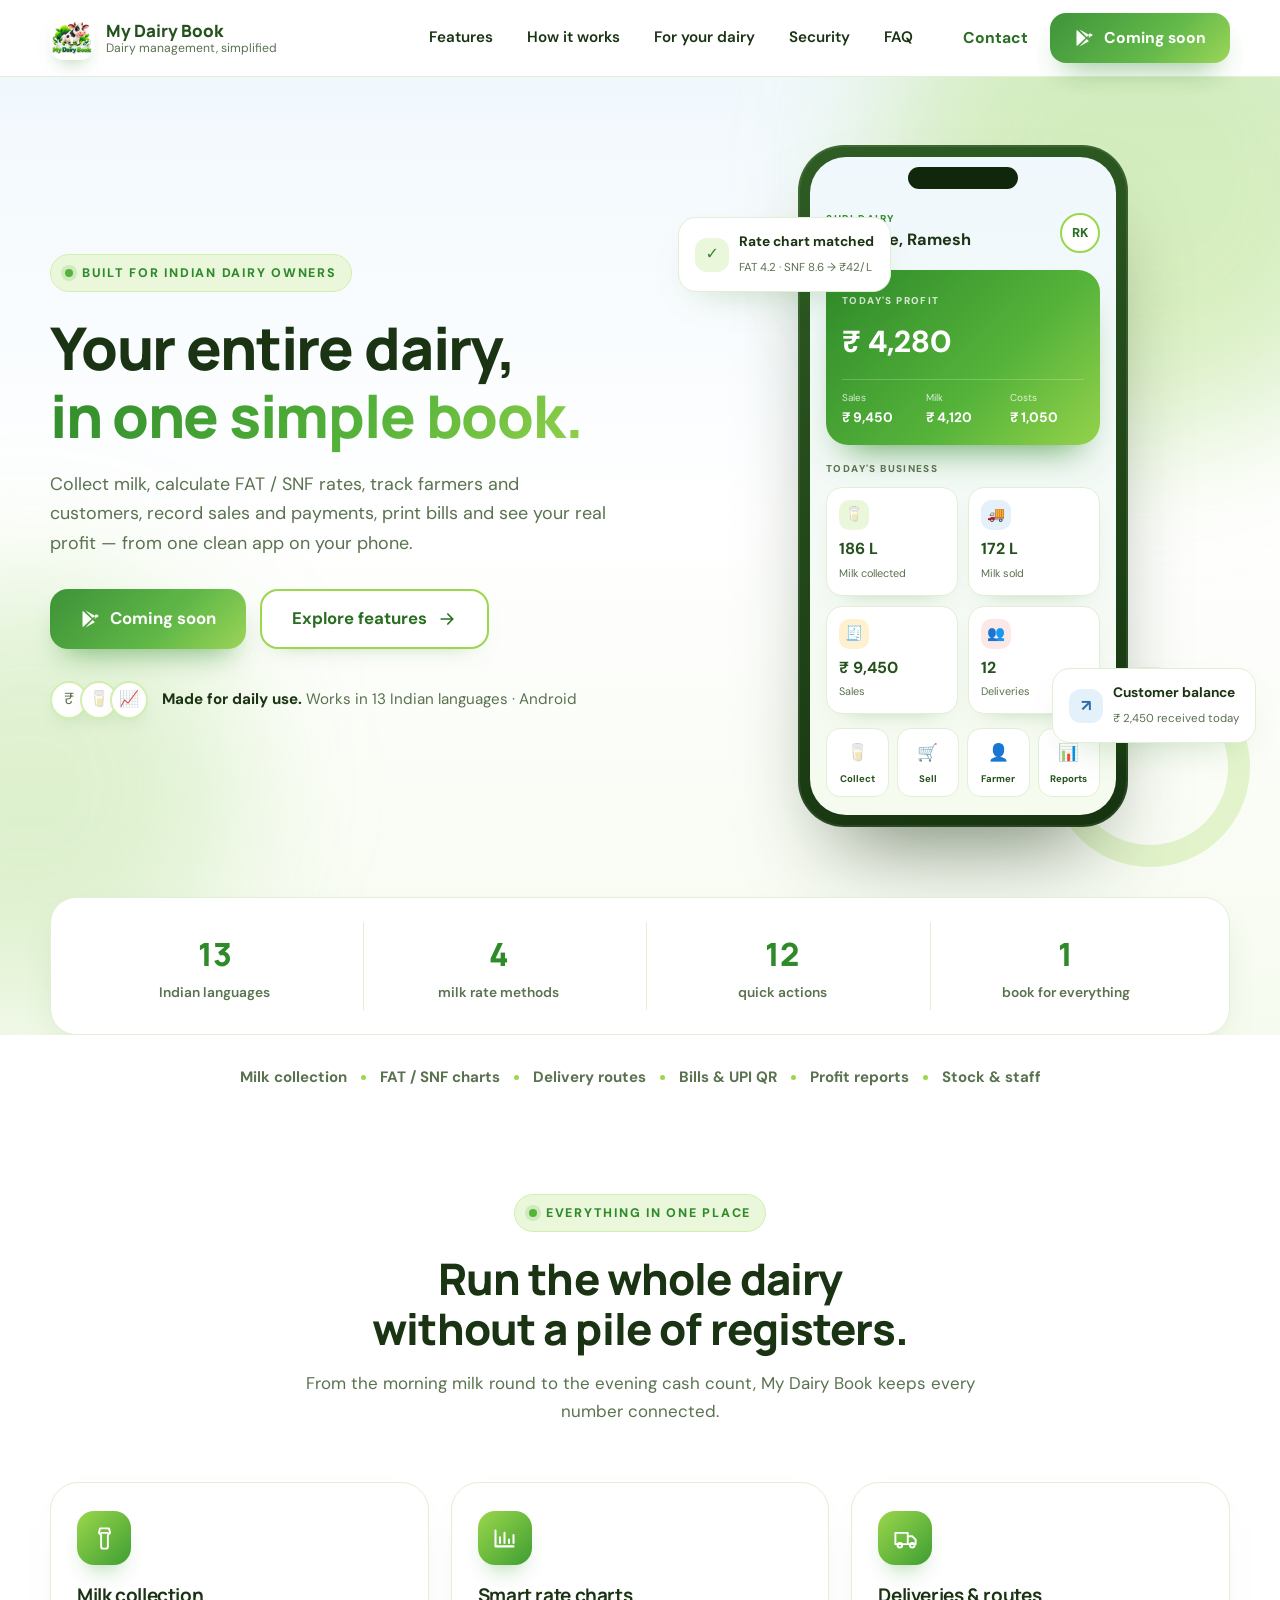
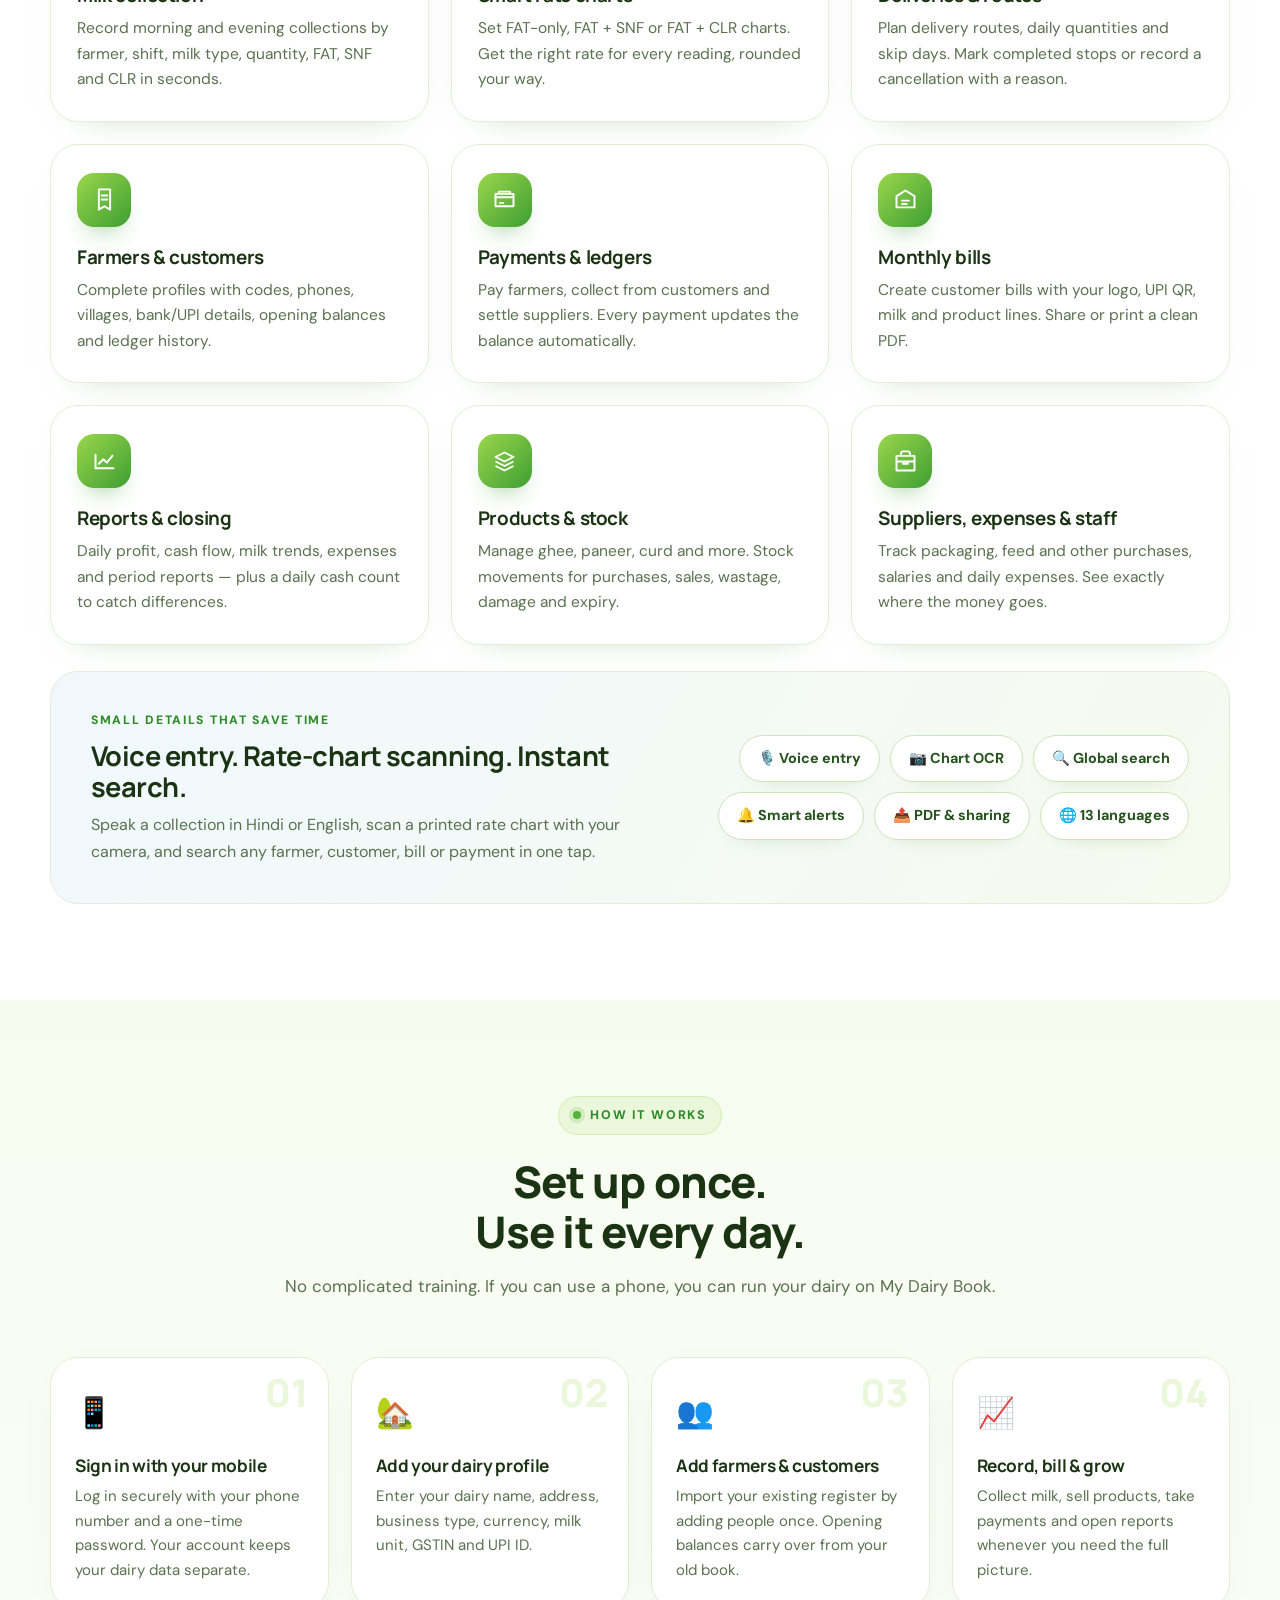
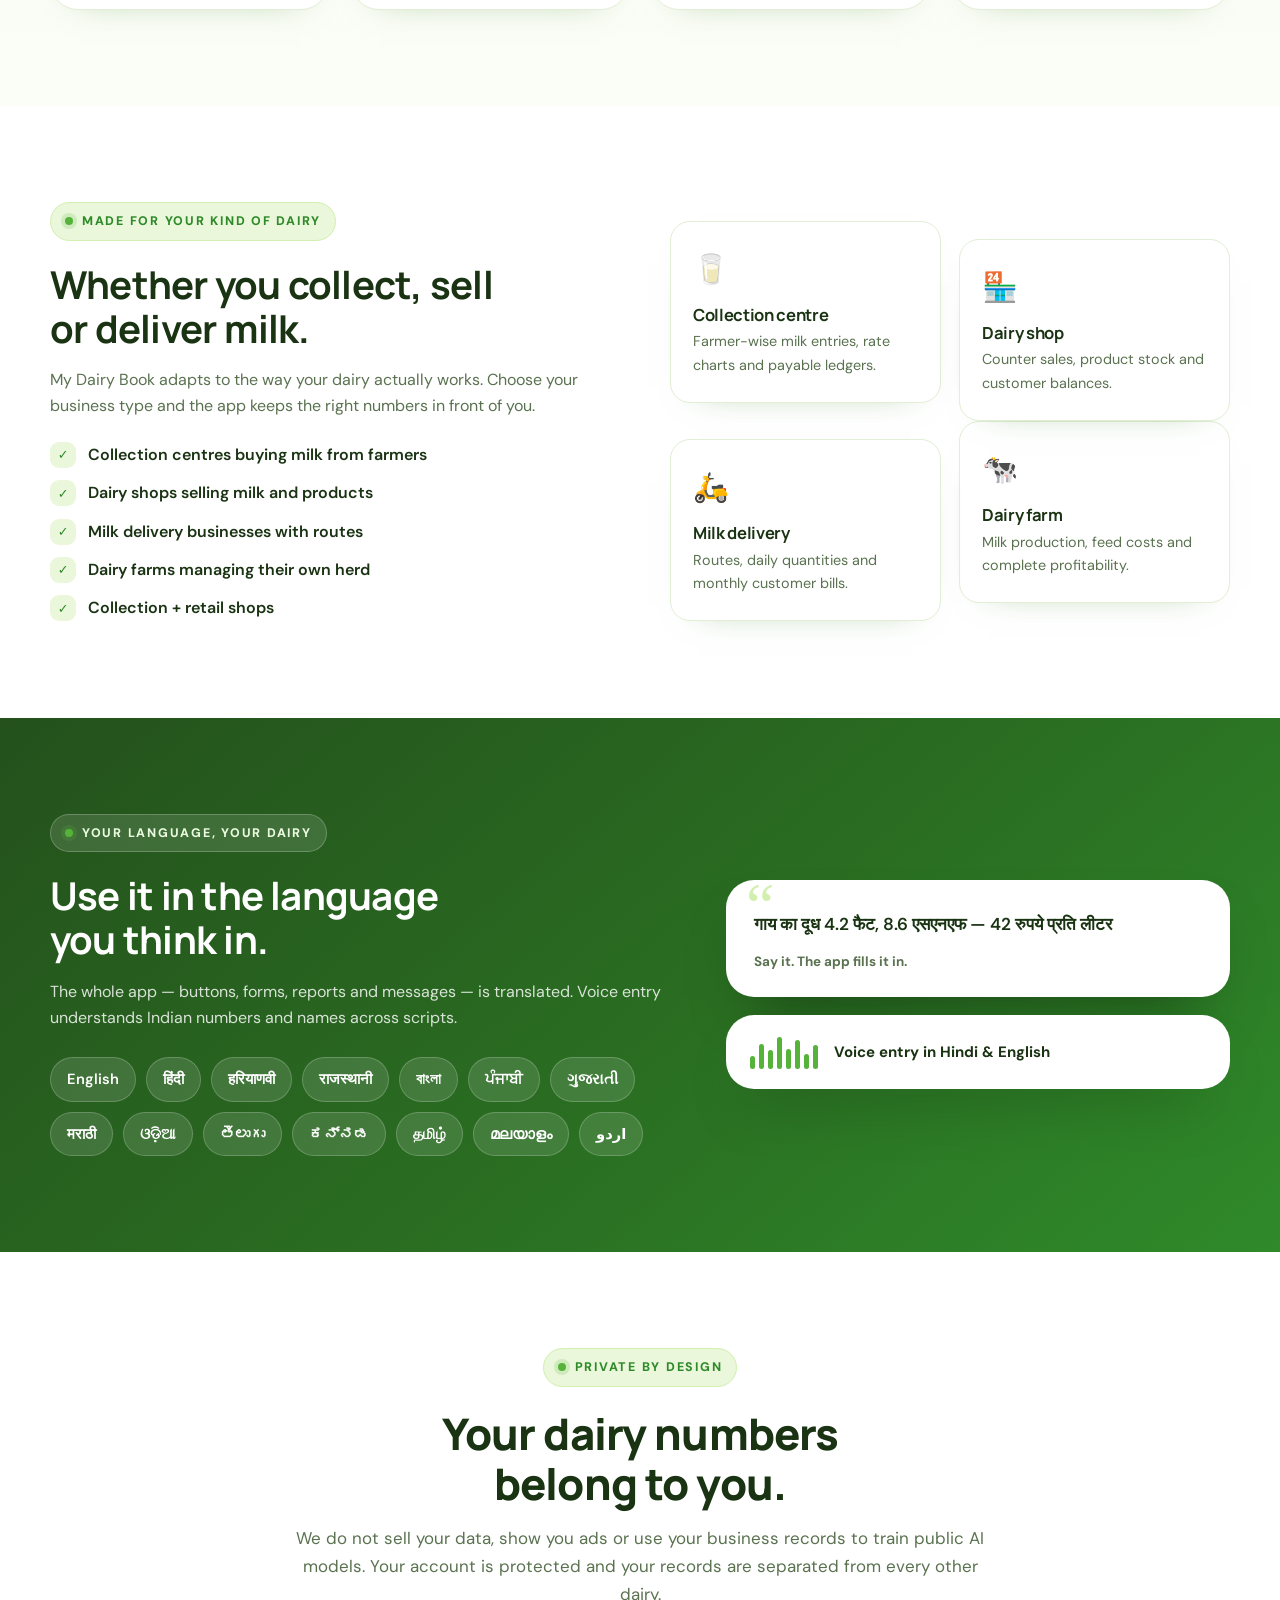
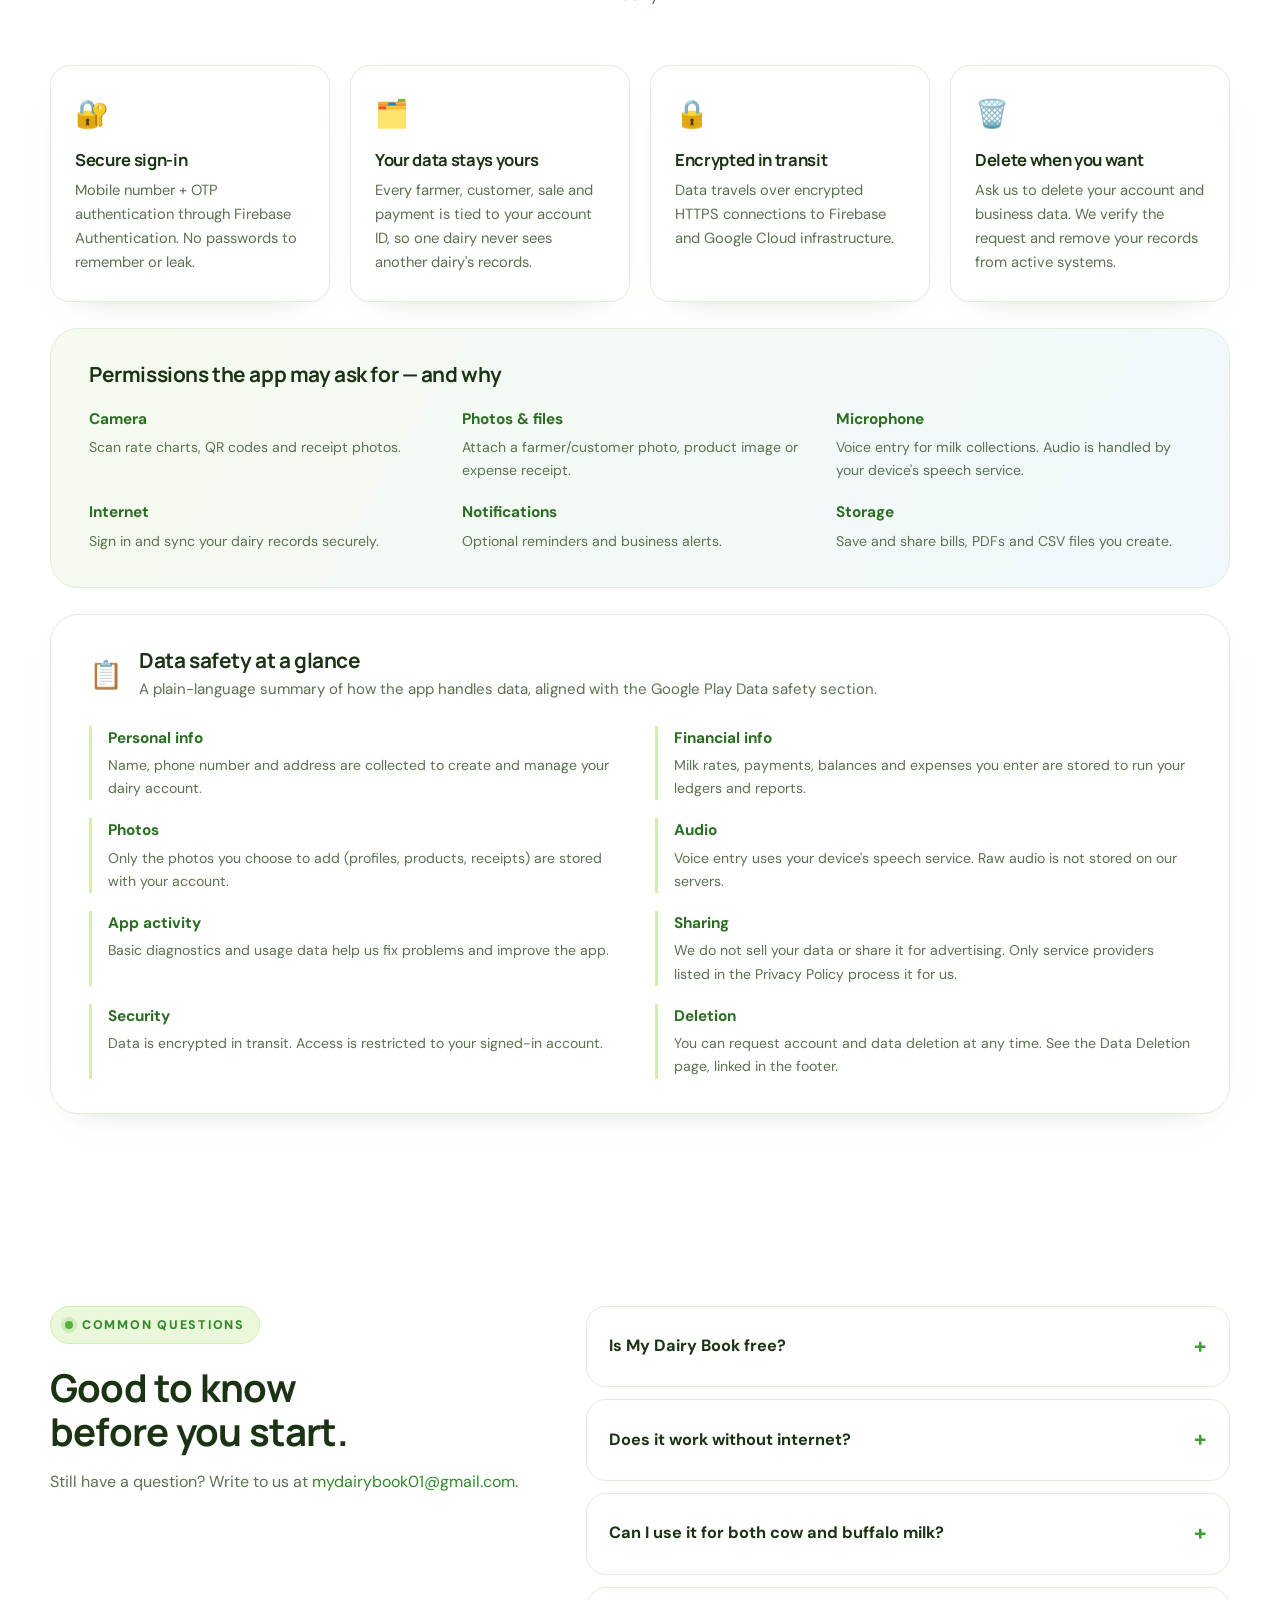
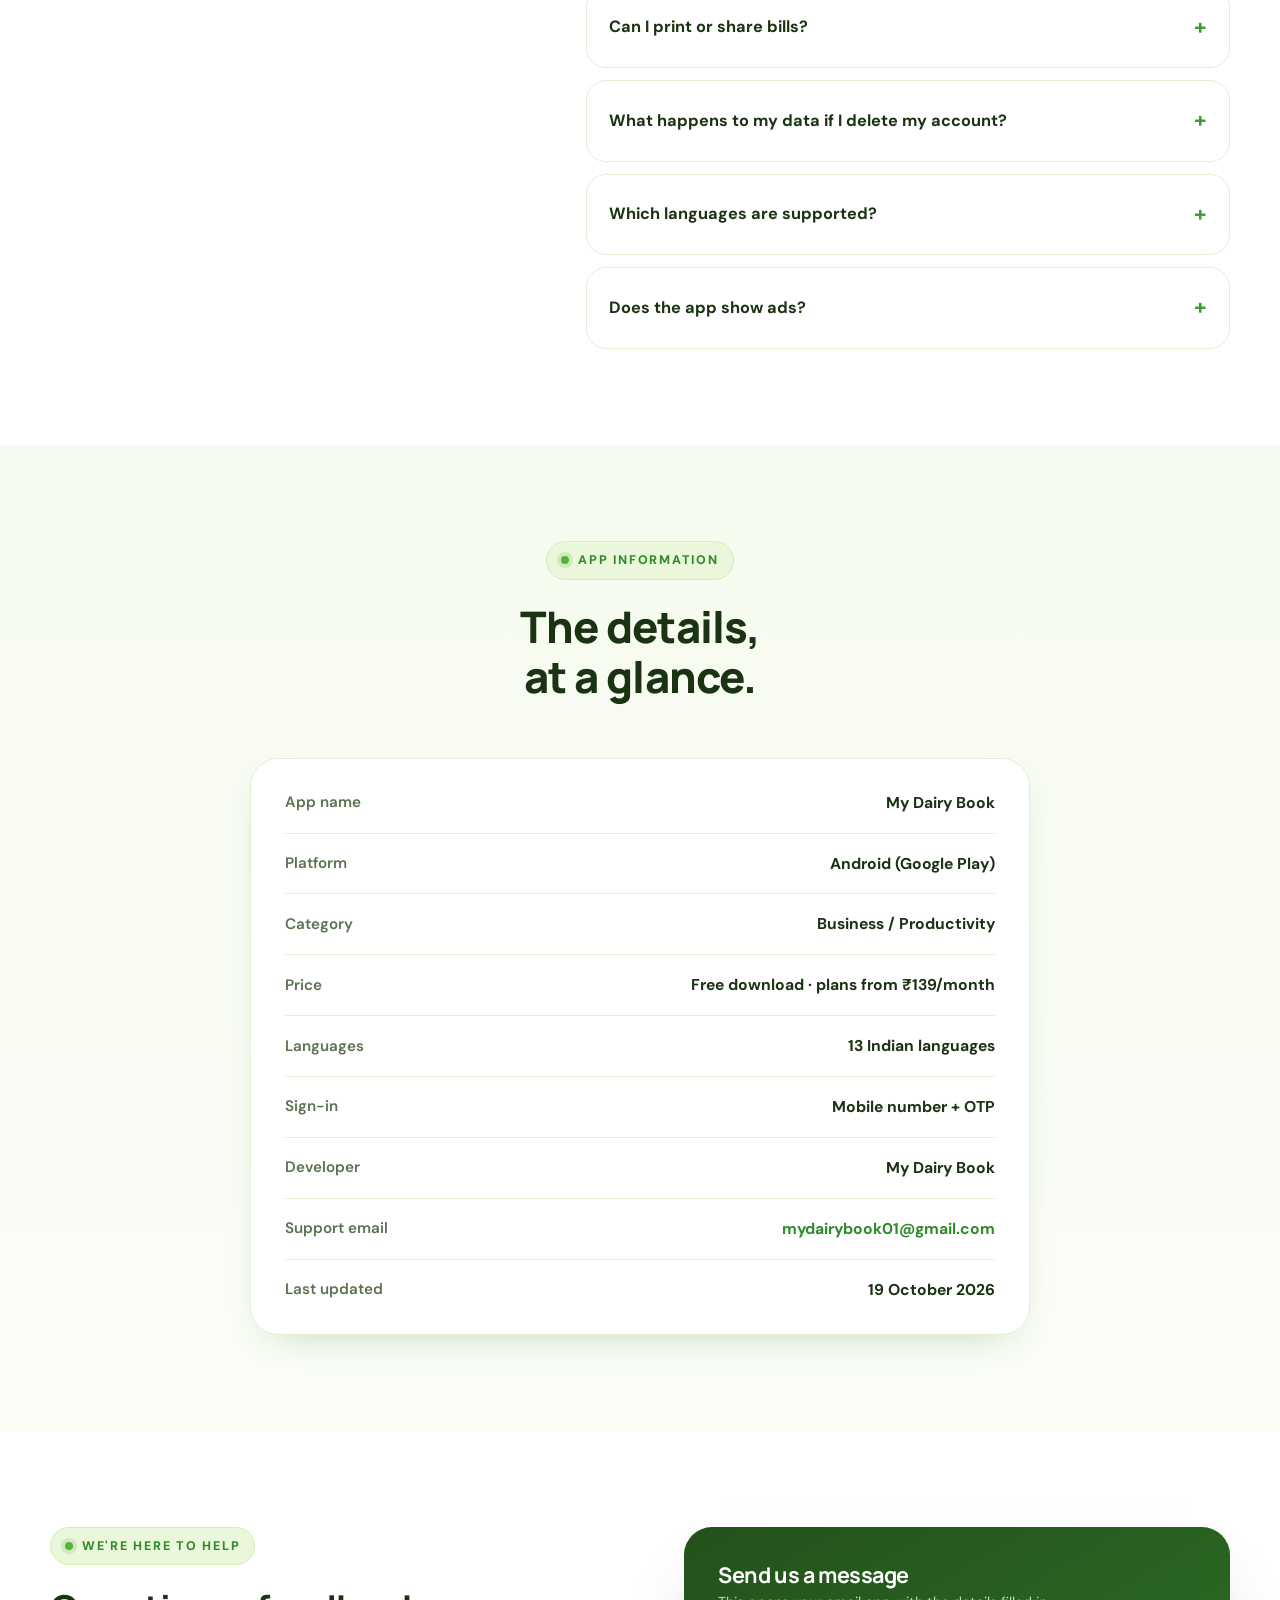
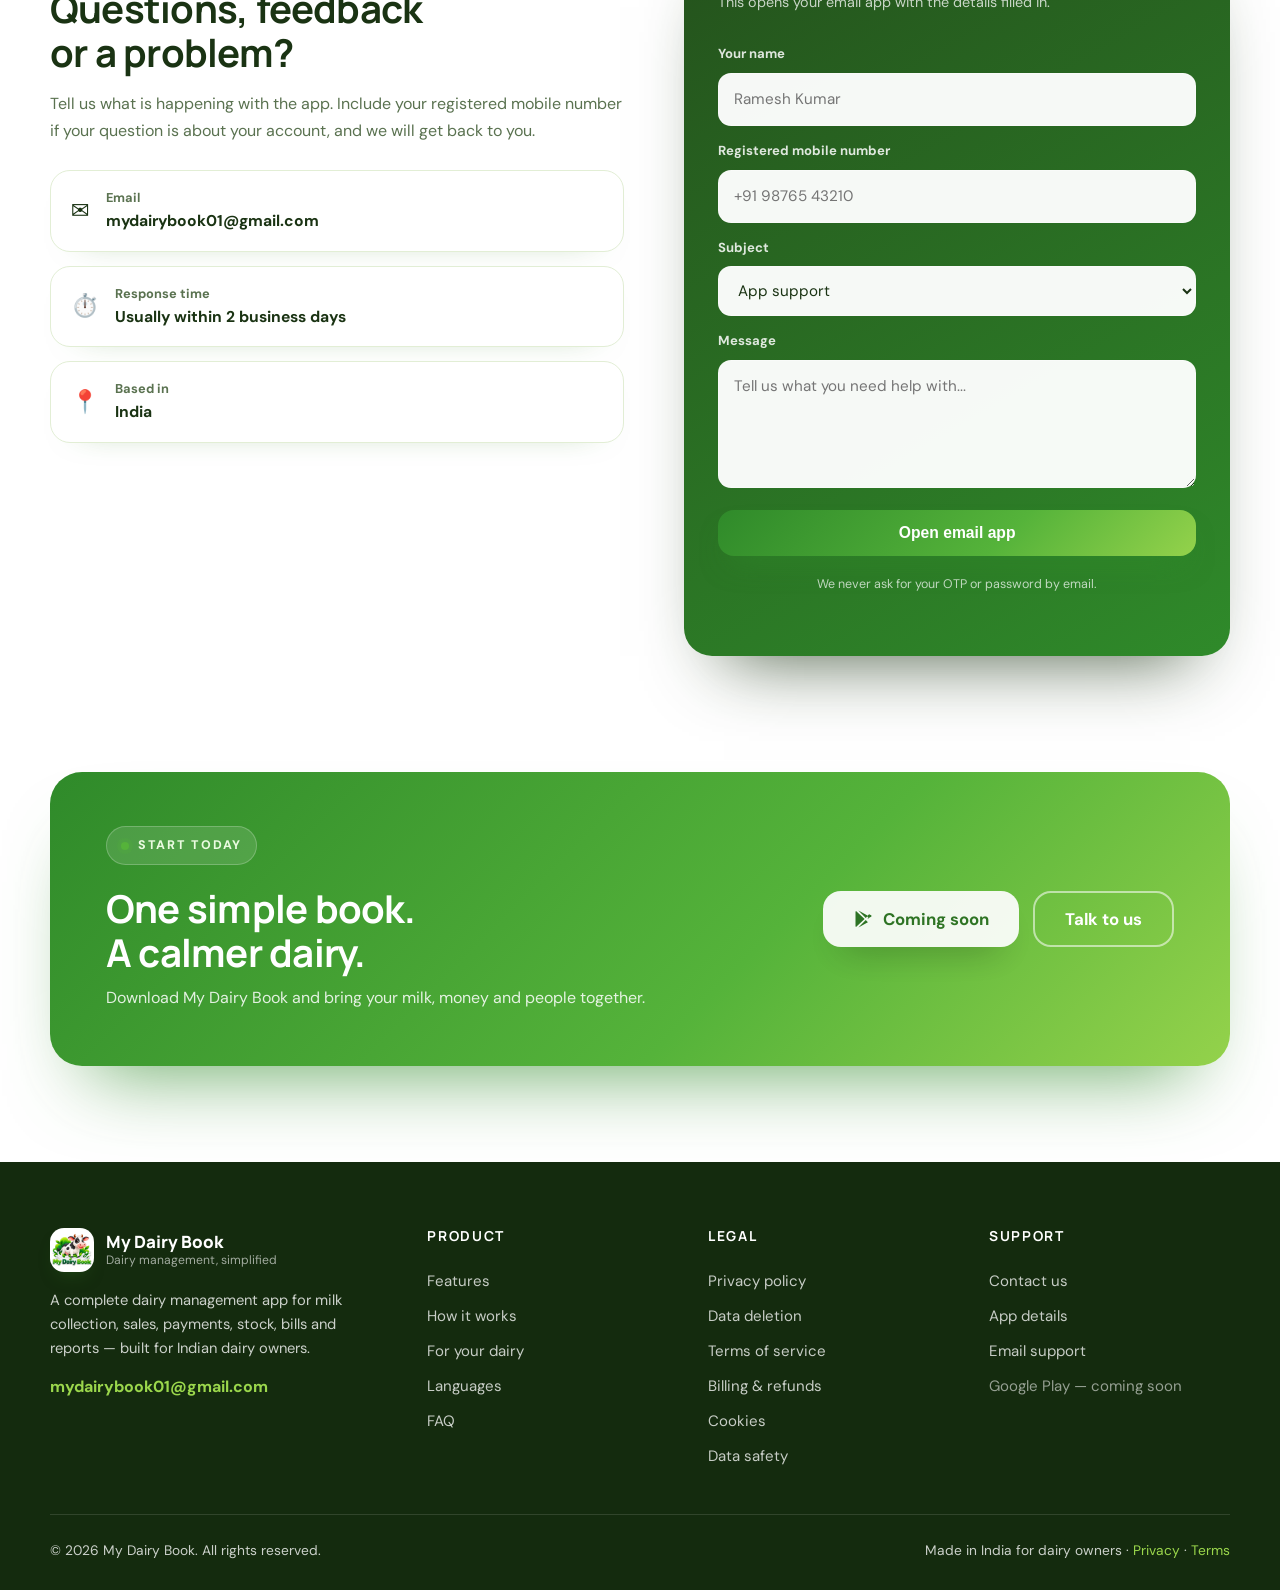
==== commit 06be7003: "Update homepage pricing copy for free entries and plans" ====
--- a/index.html
+++ b/index.html
@@ -453,7 +453,7 @@
         <div class="faq-list reveal">
           <details>
             <summary>Is My Dairy Book free?</summary>
-            <p>Yes. The app is currently free to download and use. If paid plans are introduced, the price will be shown before you buy.</p>
+            <p>The app is free to download and includes five free entries in total. After that, plans start at ₹139 per month or ₹1,199 per year. The exact price is always shown in the app before you pay.</p>
           </details>
           <details>
             <summary>Does it work without internet?</summary>
@@ -495,7 +495,7 @@
           <div class="details-row"><span>App name</span><strong>My Dairy Book</strong></div>
           <div class="details-row"><span>Platform</span><strong>Android (Google Play)</strong></div>
           <div class="details-row"><span>Category</span><strong>Business / Productivity</strong></div>
-          <div class="details-row"><span>Price</span><strong>Free</strong></div>
+          <div class="details-row"><span>Price</span><strong>Free download · plans from ₹139/month</strong></div>
           <div class="details-row"><span>Languages</span><strong>13 Indian languages</strong></div>
           <div class="details-row"><span>Sign-in</span><strong>Mobile number + OTP</strong></div>
           <div class="details-row"><span>Developer</span><strong>My Dairy Book</strong></div>
@@ -627,3 +627,4 @@
   <script src="script.js"></script>
 </body>
 </html>
+
--- a/styles.css
+++ b/styles.css
@@ -690,3 +690,5 @@
   .details-row { flex-direction: column; align-items: flex-start; gap: 4px; }
   .details-row strong { text-align: left; }
 }
+
+
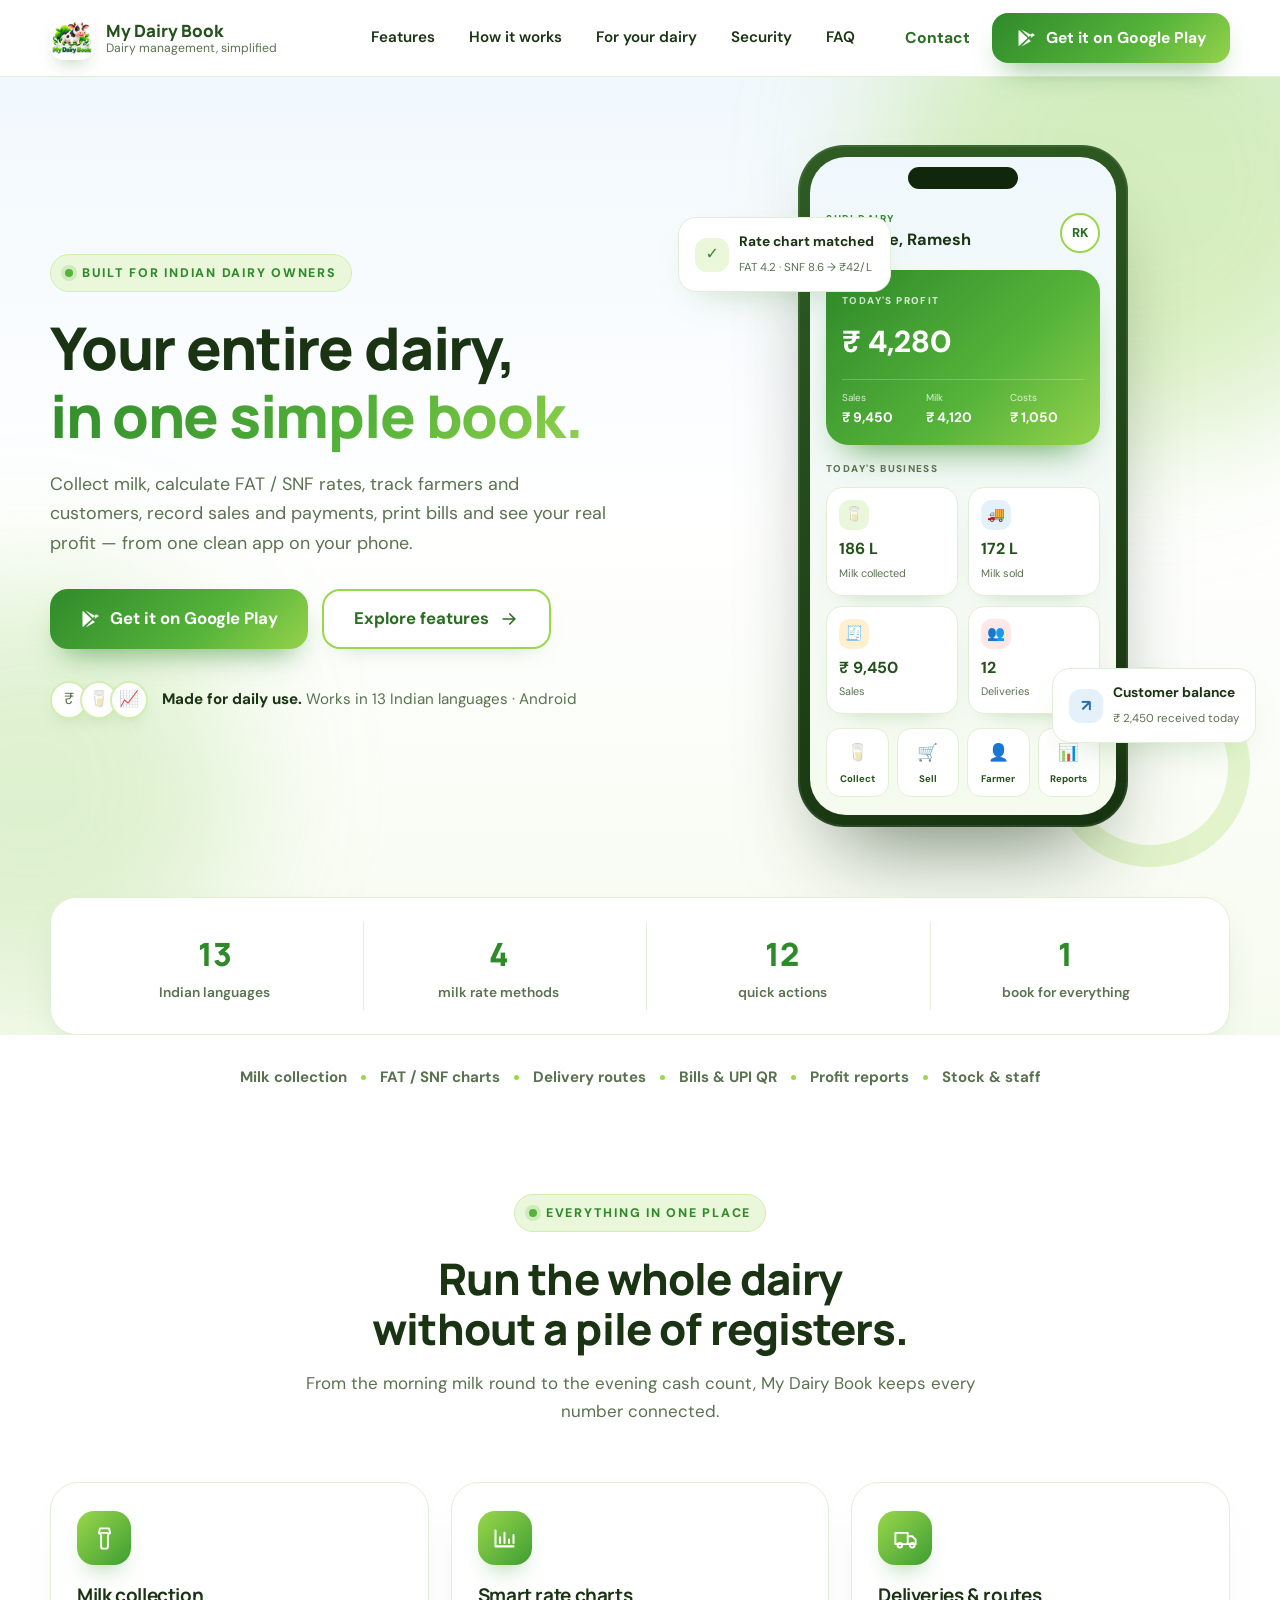
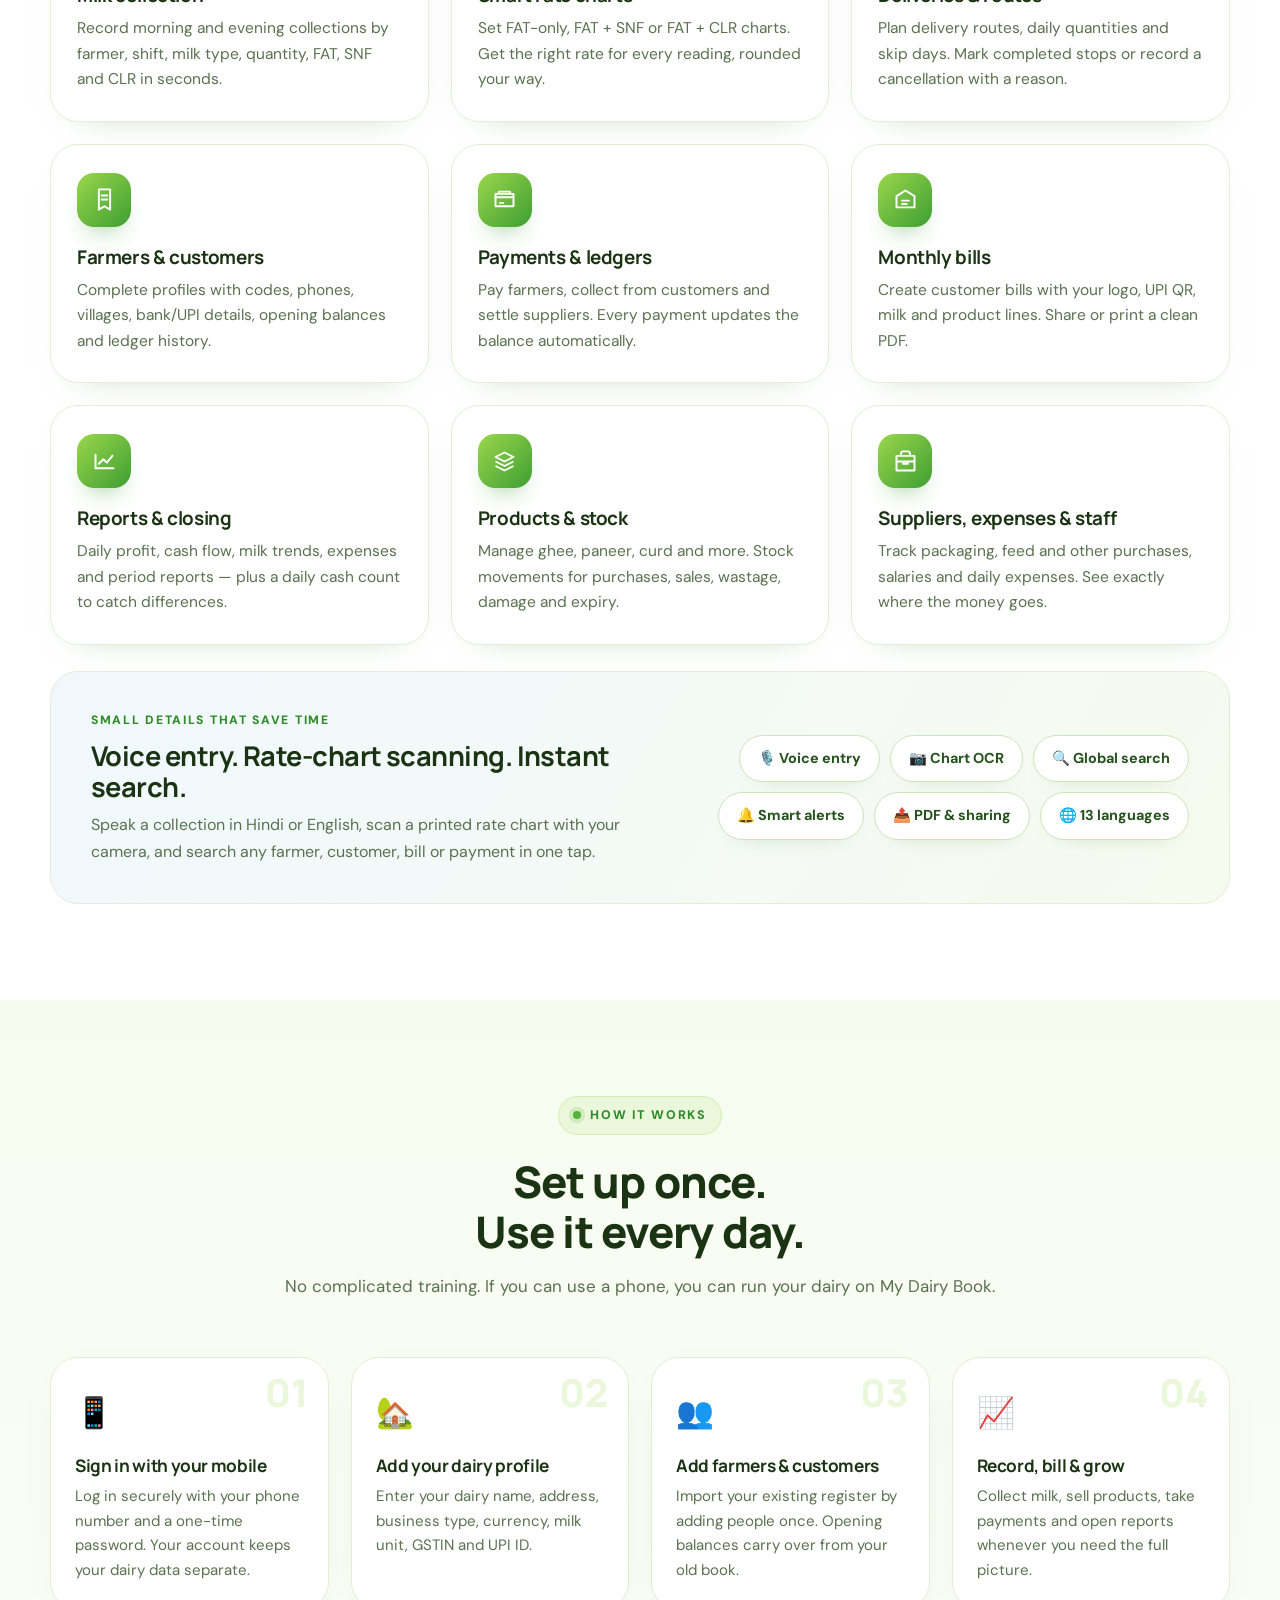
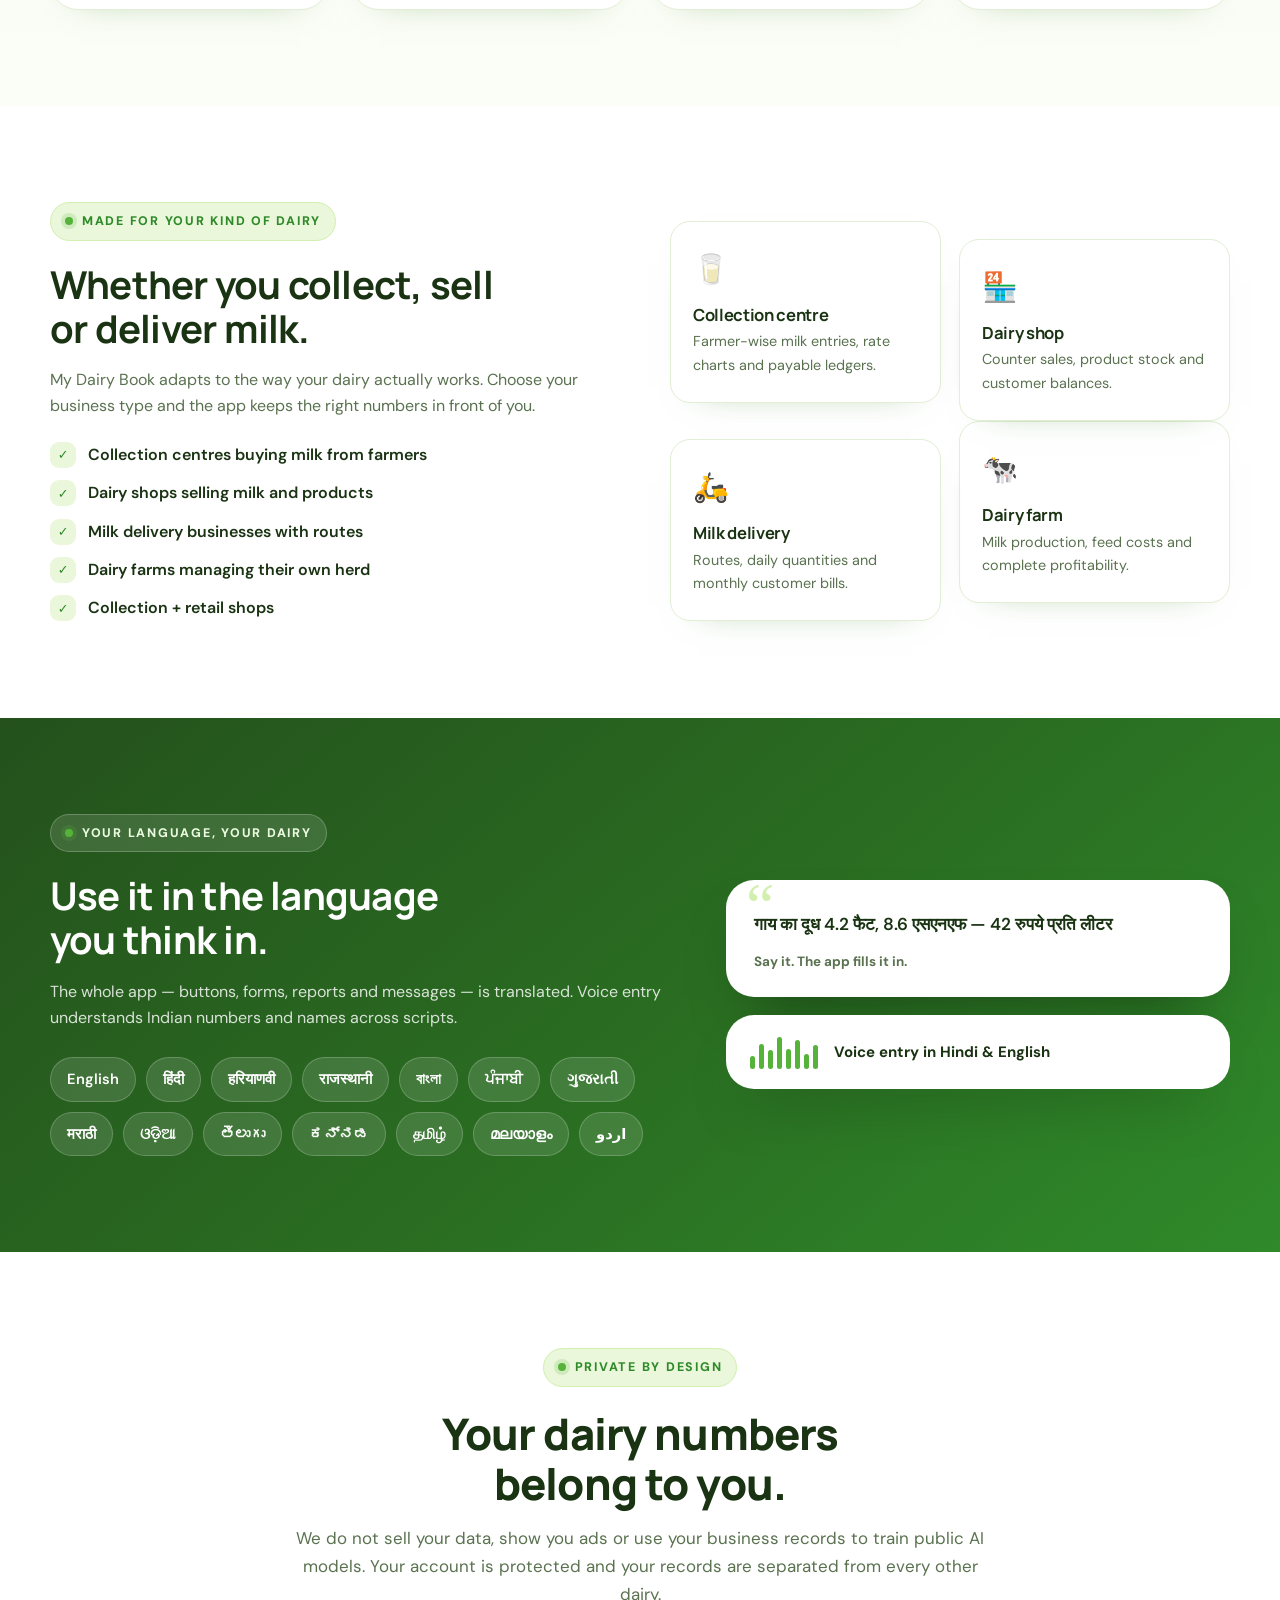
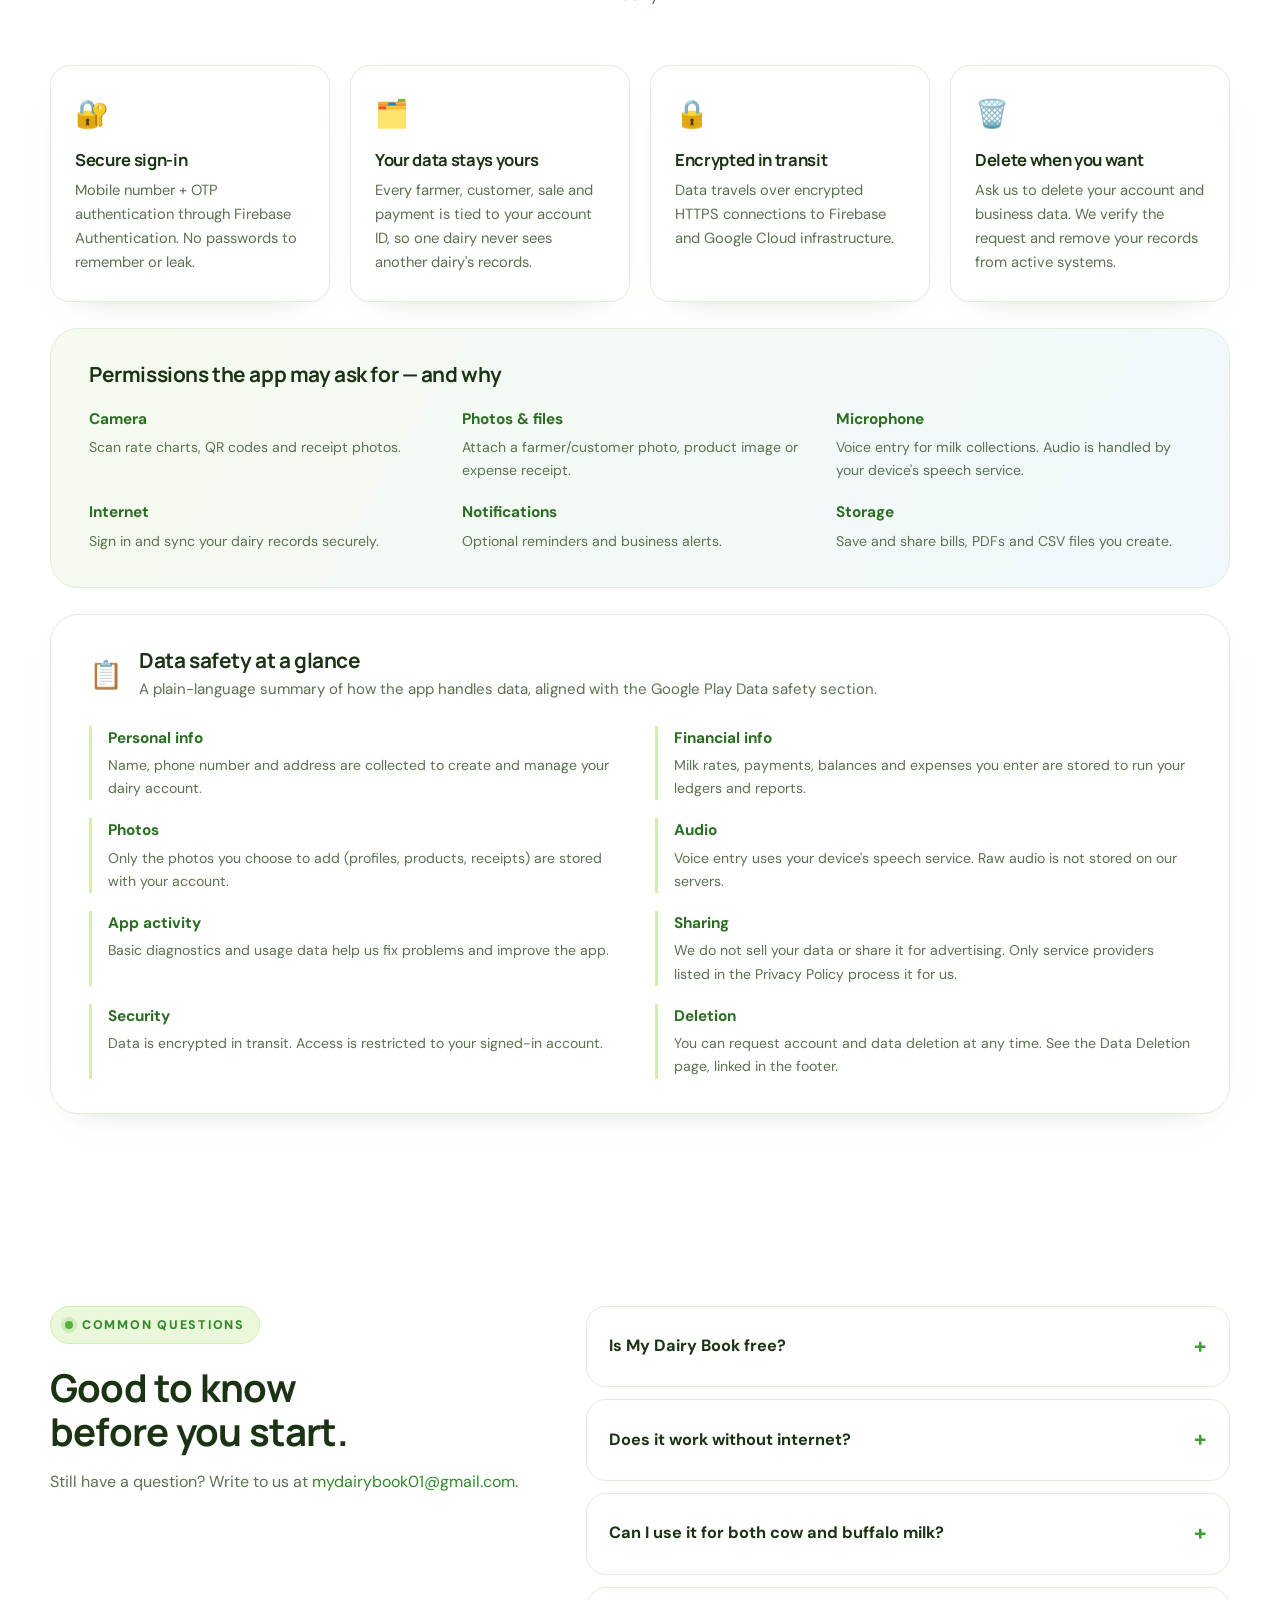
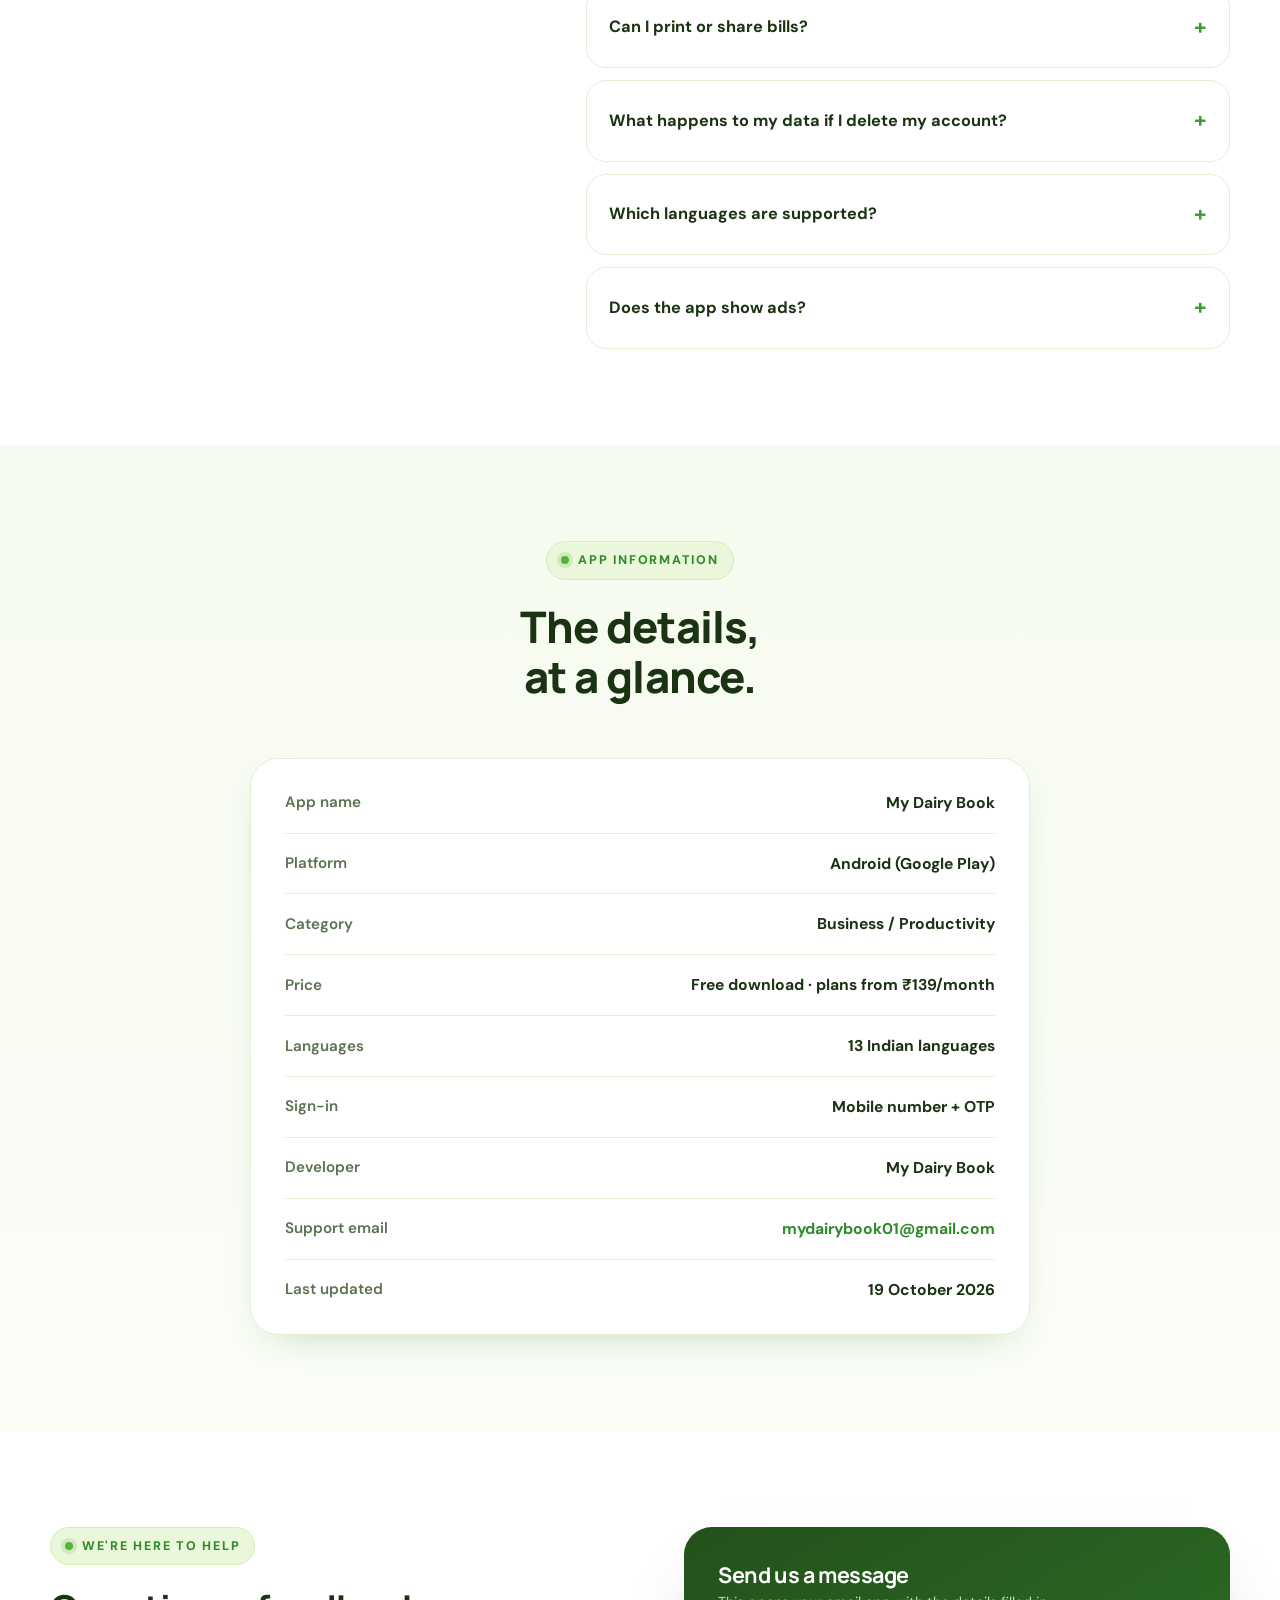
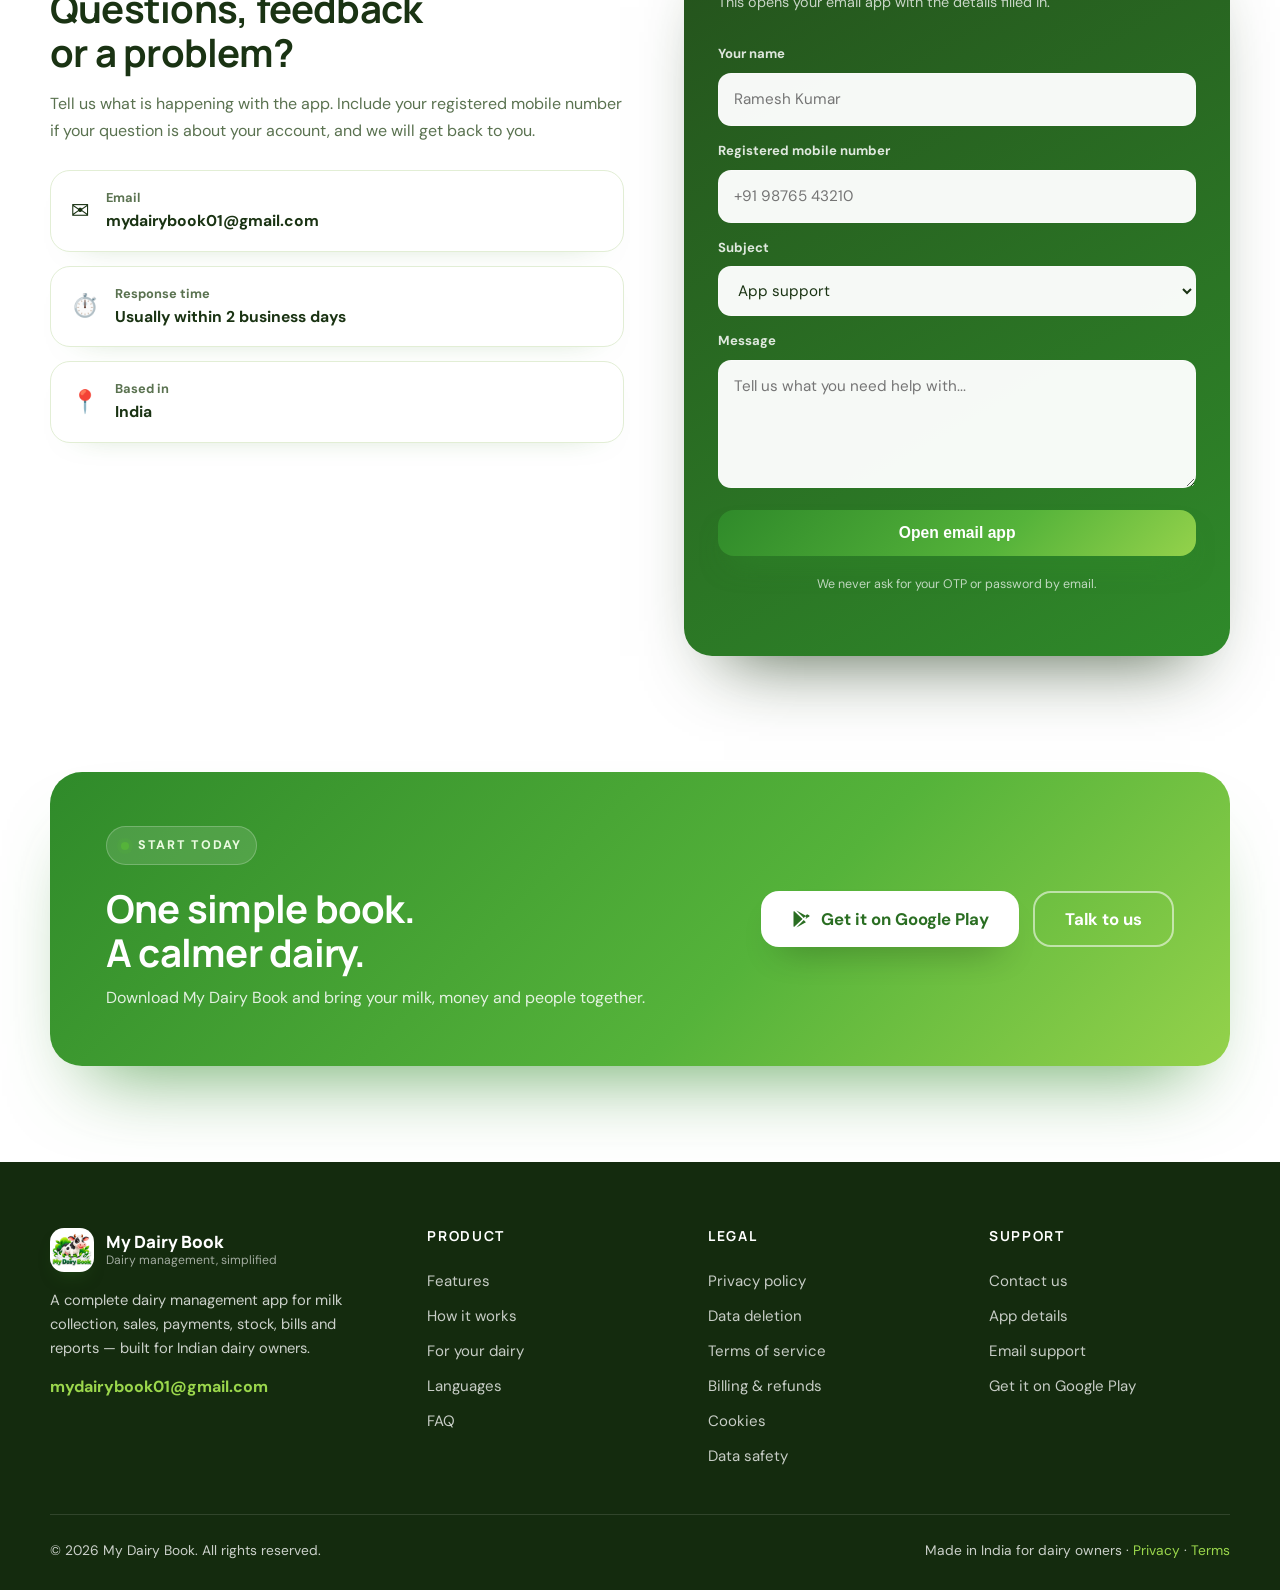
==== commit e7fe4eeb: "Link Google Play store page now that the app is live Replace the "Coming soon" badges in the header," ====
--- a/index.html
+++ b/index.html
@@ -45,10 +45,10 @@
 
       <div class="header-actions">
         <a class="btn btn-ghost desktop-only" href="#contact">Contact</a>
-        <span class="btn btn-primary btn-coming-soon">
+        <a class="btn btn-primary" href="https://play.google.com/store/apps/details?id=com.mydairybook.my_dairy_book" target="_blank" rel="noopener" aria-label="Get My Dairy Book on Google Play">
           <svg viewBox="0 0 24 24" aria-hidden="true" class="btn-icon"><path d="M3.6 2.4 13.9 12 3.6 21.6c-.4-.3-.6-.8-.6-1.3V3.7c0-.5.2-1 .6-1.3Zm11.7 10.9 2.6 2.6-11.4 6.3 8.8-8.9Zm0-2.6L6.5 1.8l11.4 6.3-2.6 2.6Zm1.4 1.3 5-2.7c.7-.4.7-1.4 0-1.8l-2.4-1.3-2.6 2.6 2.6 2.6-2.6.6Z"/></svg>
-          Coming soon
-        </span>
+          Get it on Google Play
+        </a>
         <button type="button" class="menu-toggle" aria-label="Open menu" aria-expanded="false" aria-controls="mobile-nav">
           <span></span><span></span><span></span>
         </button>
@@ -81,10 +81,10 @@
           </p>
 
           <div class="hero-actions">
-            <span class="btn btn-primary btn-lg btn-coming-soon">
+            <a class="btn btn-primary btn-lg" href="https://play.google.com/store/apps/details?id=com.mydairybook.my_dairy_book" target="_blank" rel="noopener" aria-label="Get My Dairy Book on Google Play">
               <svg viewBox="0 0 24 24" aria-hidden="true" class="btn-icon"><path d="M3.6 2.4 13.9 12 3.6 21.6c-.4-.3-.6-.8-.6-1.3V3.7c0-.5.2-1 .6-1.3Zm11.7 10.9 2.6 2.6-11.4 6.3 8.8-8.9Zm0-2.6L6.5 1.8l11.4 6.3-2.6 2.6Zm1.4 1.3 5-2.7c.7-.4.7-1.4 0-1.8l-2.4-1.3-2.6 2.6 2.6 2.6-2.6.6Z"/></svg>
-              Coming soon
-            </span>
+              Get it on Google Play
+            </a>
             <a class="btn btn-outline btn-lg" href="#features">
               Explore features
               <svg viewBox="0 0 24 24" aria-hidden="true" class="btn-icon"><path d="M5 12h14M13 6l6 6-6 6" fill="none" stroke="currentColor" stroke-width="2" stroke-linecap="round" stroke-linejoin="round"/></svg>
@@ -566,10 +566,10 @@
           <p>Download My Dairy Book and bring your milk, money and people together.</p>
         </div>
         <div class="final-cta-actions">
-          <span class="btn btn-white btn-lg btn-coming-soon">
+          <a class="btn btn-white btn-lg" href="https://play.google.com/store/apps/details?id=com.mydairybook.my_dairy_book" target="_blank" rel="noopener" aria-label="Get My Dairy Book on Google Play">
             <svg viewBox="0 0 24 24" aria-hidden="true" class="btn-icon"><path d="M3.6 2.4 13.9 12 3.6 21.6c-.4-.3-.6-.8-.6-1.3V3.7c0-.5.2-1 .6-1.3Zm11.7 10.9 2.6 2.6-11.4 6.3 8.8-8.9Zm0-2.6L6.5 1.8l11.4 6.3-2.6 2.6Zm1.4 1.3 5-2.7c.7-.4.7-1.4 0-1.8l-2.4-1.3-2.6 2.6 2.6 2.6-2.6.6Z"/></svg>
-            Coming soon
-          </span>
+            Get it on Google Play
+          </a>
           <a class="btn btn-outline-light btn-lg" href="mailto:mydairybook01@gmail.com">Talk to us</a>
         </div>
       </div>
@@ -612,7 +612,7 @@
         <a href="#contact">Contact us</a>
         <a href="#app-details">App details</a>
         <a href="mailto:mydairybook01@gmail.com">Email support</a>
-        <span class="footer-coming-soon">Google Play — coming soon</span>
+        <a href="https://play.google.com/store/apps/details?id=com.mydairybook.my_dairy_book" target="_blank" rel="noopener">Get it on Google Play</a>
       </div>
     </div>
 
